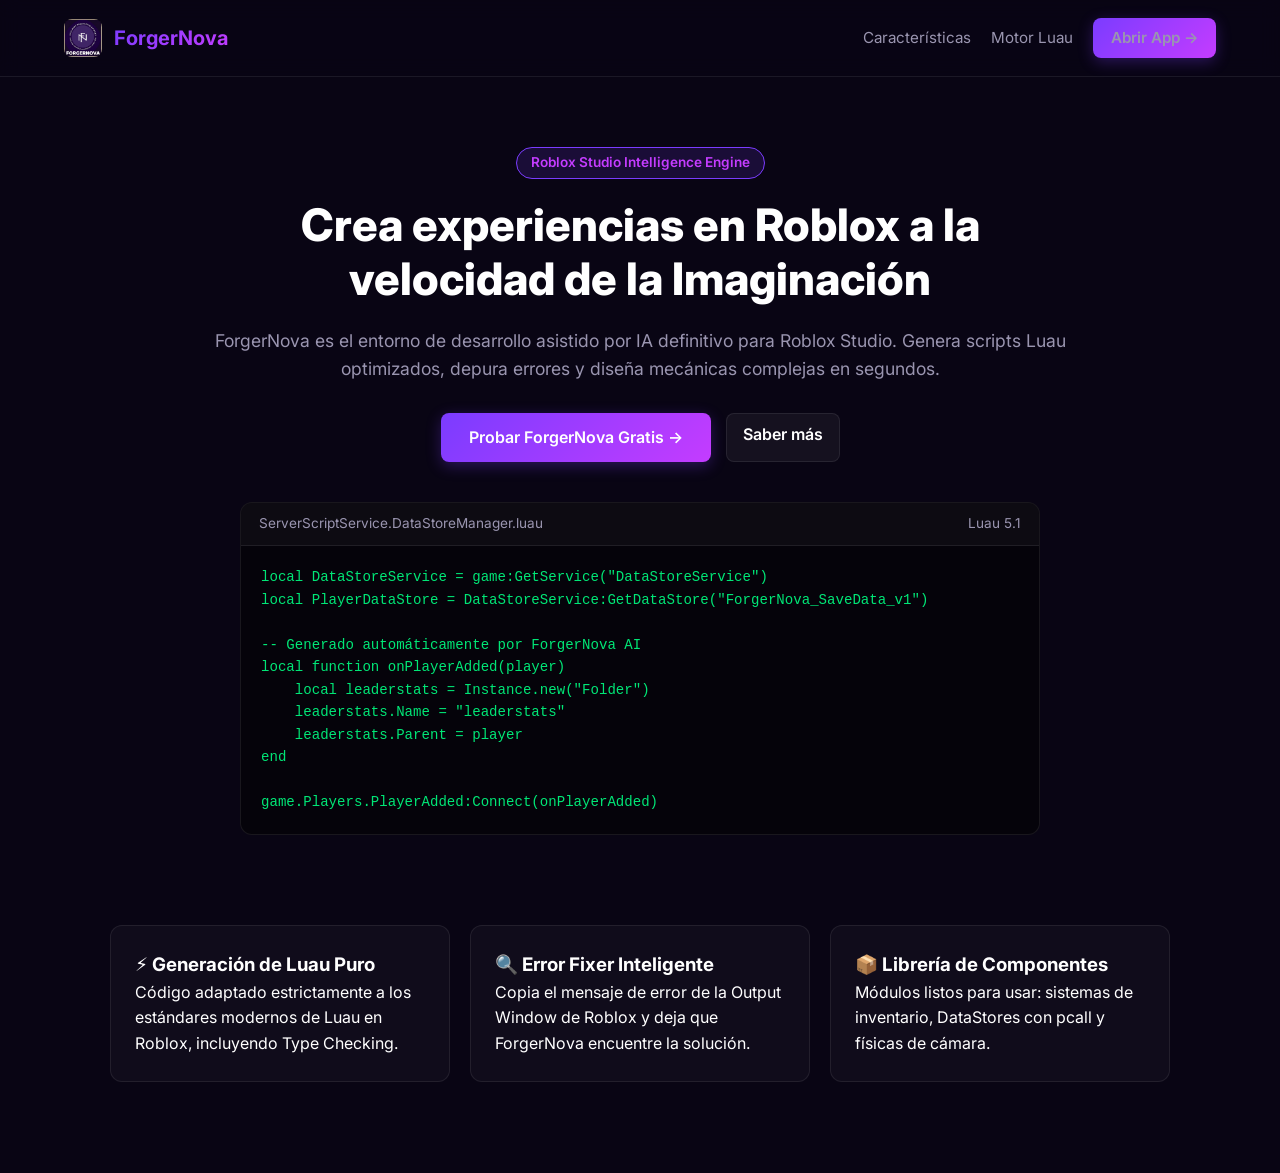
==== index.html @ ae6ed01a "Update stylesheet and script version in index.html" ====
<!DOCTYPE html>
<html lang="es">
<head>
  <meta charset="UTF-8">
  <meta name="viewport" content="width=device-width, initial-scale=1.0">
  <title>ForgerNova - Roblox AI Studio</title>
  <link rel="preconnect" href="https://fonts.googleapis.com">
  <link rel="preconnect" href="https://fonts.gstatic.com" crossorigin>
  <link href="https://fonts.googleapis.com/css2?family=Fira+Code:wght@400;500;600&family=Inter:wght@300;400;500;600;700&display=swap" rel="stylesheet">
  
  <link rel="stylesheet" href="./style.css?v=4.0">
</head>
<body>

  <nav>
    <div class="brand">
      <img src="logo.png" alt="ForgerNova Logo">
      <span>ForgerNova</span>
    </div>
    <div class="nav-links">
      <a href="#features">Características</a>
      <a href="#luau">Motor Luau</a>
      <a href="dashboard.html" class="btn-app">Abrir App →</a>
    </div>
  </nav>

  <section class="hero">
    <span class="badge">Roblox Studio Intelligence Engine</span>
    <h1>Crea experiencias en Roblox a la velocidad de la Imaginación</h1>
    <p>ForgerNova es el entorno de desarrollo asistido por IA definitivo para Roblox Studio. Genera scripts Luau optimizados, depura errores y diseña mecánicas complejas en segundos.</p>
    
    <div class="cta-group">
      <a href="dashboard.html" class="btn-app" style="padding: 12px 28px;">Probar ForgerNova Gratis →</a>
      <a href="#features" class="btn-secondary">Saber más</a>
    </div>

    <div class="code-preview">
      <div class="code-header">
        <span>ServerScriptService.DataStoreManager.luau</span>
        <span>Luau 5.1</span>
      </div>
      <pre><code>local DataStoreService = game:GetService("DataStoreService")
local PlayerDataStore = DataStoreService:GetDataStore("ForgerNova_SaveData_v1")

-- Generado automáticamente por ForgerNova AI
local function onPlayerAdded(player)
    local leaderstats = Instance.new("Folder")
    leaderstats.Name = "leaderstats"
    leaderstats.Parent = player
end

game.Players.PlayerAdded:Connect(onPlayerAdded)</code></pre>
    </div>
  </section>

  <section class="features" id="features">
    <div class="feature-card">
      <h3>⚡ Generación de Luau Puro</h3>
      <p>Código adaptado estrictamente a los estándares modernos de Luau en Roblox, incluyendo Type Checking.</p>
    </div>
    <div class="feature-card">
      <h3>🔍 Error Fixer Inteligente</h3>
      <p>Copia el mensaje de error de la Output Window de Roblox y deja que ForgerNova encuentre la solución.</p>
    </div>
    <div class="feature-card">
      <h3>📦 Librería de Componentes</h3>
      <p>Módulos listos para usar: sistemas de inventario, DataStores con pcall y físicas de cámara.</p>
    </div>
  </section>

  <script src="./script.js?v=4.0"></script>
</body>
</html>
---- style.css ----
:root {
  --bg-dark: #090514;
  --panel-bg: rgba(255, 255, 255, 0.03);
  --glass-border: rgba(255, 255, 255, 0.08);
  --accent-purple: #7b3cff;
  --accent-pink: #c43cff;
  --accent-gradient: linear-gradient(135deg, #7b3cff, #c43cff);
  --text-primary: #ffffff;
  --text-secondary: #9a95b0;
  --code-bg: #05030a;
  --font-main: 'Inter', system-ui, sans-serif;
  --font-mono: 'Fira Code', monospace;
  --sidebar-width: 260px;
}

* { box-sizing: border-box; margin: 0; padding: 0; }

body {
  background-color: var(--bg-dark);
  color: var(--text-primary);
  font-family: var(--font-main);
  line-height: 1.6;
}

/* NAVEGACION */
nav, header.top-header {
  border-bottom: 1px solid var(--glass-border);
  background: rgba(9, 5, 20, 0.85);
  backdrop-filter: blur(10px);
}

nav {
  display: flex;
  justify-content: space-between;
  align-items: center;
  padding: 18px 5%;
  position: sticky;
  top: 0;
  z-index: 100;
}

.brand, .sidebar-header {
  display: flex;
  align-items: center;
  gap: 12px;
}

.brand img, .brand-logo {
  width: 38px !important;
  height: 38px !important;
  max-width: 38px !important;
  max-height: 38px !important;
  object-fit: contain;
  border-radius: 8px;
}

.brand span, .brand-title {
  font-weight: 700;
  font-size: 1.25rem;
  background: var(--accent-gradient);
  -webkit-background-clip: text;
  -webkit-text-fill-color: transparent;
}

.nav-links {
  display: flex;
  gap: 20px;
  align-items: center;
}

.nav-links a {
  color: var(--text-secondary);
  text-decoration: none;
  font-size: 0.95rem;
  transition: color 0.2s;
}

.nav-links a:hover { color: #fff; }

/* BOTONES */
.btn-app, .btn-primary {
  background: var(--accent-gradient);
  color: #fff;
  padding: 8px 18px;
  border-radius: 8px;
  font-weight: 600;
  text-decoration: none;
  border: none;
  cursor: pointer;
  box-shadow: 0 4px 15px rgba(123, 60, 255, 0.3);
  transition: transform 0.2s;
}

.btn-app:hover, .btn-primary:hover { transform: translateY(-2px); }

.btn-secondary {
  background: rgba(255, 255, 255, 0.05);
  border: 1px solid var(--glass-border);
  color: #fff;
  padding: 8px 16px;
  border-radius: 8px;
  text-decoration: none;
  font-weight: 600;
  cursor: pointer;
}

/* LANDING PAGE */
.hero {
  text-align: center;
  padding: 70px 20px 50px;
  max-width: 900px;
  margin: 0 auto;
}

.badge {
  display: inline-block;
  background: rgba(123, 60, 255, 0.15);
  border: 1px solid var(--accent-purple);
  color: #c43cff;
  padding: 4px 14px;
  border-radius: 20px;
  font-size: 0.85rem;
  font-weight: 600;
  margin-bottom: 20px;
}

.hero h1 { font-size: 2.8rem; font-weight: 800; line-height: 1.2; margin-bottom: 20px; }
.hero p { font-size: 1.1rem; color: var(--text-secondary); margin-bottom: 30px; }

.cta-group { display: flex; gap: 15px; justify-content: center; }

.code-preview {
  max-width: 800px;
  margin: 40px auto;
  background: var(--code-bg);
  border: 1px solid var(--glass-border);
  border-radius: 12px;
  overflow: hidden;
  text-align: left;
}

.code-header {
  background: rgba(255, 255, 255, 0.03);
  padding: 10px 18px;
  display: flex;
  justify-content: space-between;
  border-bottom: 1px solid var(--glass-border);
  font-size: 0.85rem;
  color: var(--text-secondary);
}

pre {
  padding: 20px;
  color: #00e676;
  font-family: var(--font-mono);
  font-size: 0.88rem;
  overflow-x: auto;
}

.features {
  max-width: 1100px;
  margin: 0 auto 80px;
  padding: 0 20px;
  display: grid;
  grid-template-columns: repeat(auto-fit, minmax(280px, 1fr));
  gap: 20px;
}

.feature-card, .glass-card {
  background: var(--panel-bg);
  border: 1px solid var(--glass-border);
  padding: 24px;
  border-radius: 12px;
}

/* LAYOUT DASHBOARD */
.app-layout {
  display: flex;
  width: 100vw;
  height: 100vh;
  overflow: hidden;
}

.sidebar {
  width: var(--sidebar-width);
  background: rgba(15, 10, 28, 0.95);
  border-right: 1px solid var(--glass-border);
  display: flex;
  flex-direction: column;
  padding: 20px;
  gap: 20px;
  flex-shrink: 0;
}

.btn-new-chat {
  background: var(--accent-gradient);
  border: none;
  color: #fff;
  padding: 10px;
  border-radius: 8px;
  font-weight: 600;
  cursor: pointer;
}

.nav-section { display: flex; flex-direction: column; gap: 4px; }

.nav-label {
  font-size: 0.7rem;
  color: var(--text-secondary);
  font-weight: 700;
  margin-bottom: 6px;
}

.tool-item {
  background: transparent;
  border: none;
  color: var(--text-secondary);
  padding: 10px 12px;
  border-radius: 8px;
  display: flex;
  align-items: center;
  gap: 12px;
  cursor: pointer;
  font-size: 0.9rem;
  width: 100%;
  text-align: left;
}

.tool-item:hover { background: rgba(255, 255, 255, 0.05); color: #fff; }
.tool-item.active {
  background: rgba(123, 60, 255, 0.15);
  color: var(--accent-pink);
  border: 1px solid rgba(196, 60, 255, 0.3);
}

.user-profile {
  margin-top: auto;
  display: flex;
  align-items: center;
  gap: 12px;
  padding-top: 15px;
  border-top: 1px solid var(--glass-border);
}

.avatar {
  width: 36px;
  height: 36px;
  border-radius: 50%;
  background: var(--accent-gradient);
  display: flex;
  align-items: center;
  justify-content: center;
  font-weight: bold;
}

.main-content {
  flex: 1;
  display: flex;
  flex-direction: column;
  overflow: hidden;
}

.top-header {
  height: 60px;
  display: flex;
  align-items: center;
  justify-content: space-between;
  padding: 0 25px;
}

.status-badge { display: flex; align-items: center; gap: 8px; font-size: 0.9rem; }
.status-dot {
  width: 8px;
  height: 8px;
  background: #00e676;
  border-radius: 50%;
  box-shadow: 0 0 10px #00e676;
}

.view-panel {
  display: none;
  flex: 1;
  overflow-y: auto;
  padding: 25px;
}

.view-panel.active { display: flex; flex-direction: column; }
.panel-container { max-width: 1000px; width: 100%; margin: 0 auto; }

/* CHAT */
.chat-container {
  display: flex;
  flex-direction: column;
  height: 100%;
  max-width: 900px;
  margin: 0 auto;
  width: 100%;
}

.messages-scroll {
  flex: 1;
  overflow-y: auto;
  display: flex;
  flex-direction: column;
  gap: 15px;
  padding-bottom: 20px;
}

.message-card {
  background: var(--panel-bg);
  border: 1px solid var(--glass-border);
  border-radius: 10px;
  padding: 15px;
}

.chat-input-wrapper {
  display: flex;
  gap: 10px;
  background: rgba(15, 10, 28, 0.8);
  border: 1px solid var(--glass-border);
  border-radius: 10px;
  padding: 10px;
}

.chat-input-wrapper textarea {
  flex: 1;
  background: transparent;
  border: none;
  color: #fff;
  font-family: inherit;
  resize: none;
  outline: none;
}

.cards-grid {
  display: grid;
  grid-template-columns: repeat(auto-fill, minmax(280px, 1fr));
  gap: 15px;
}
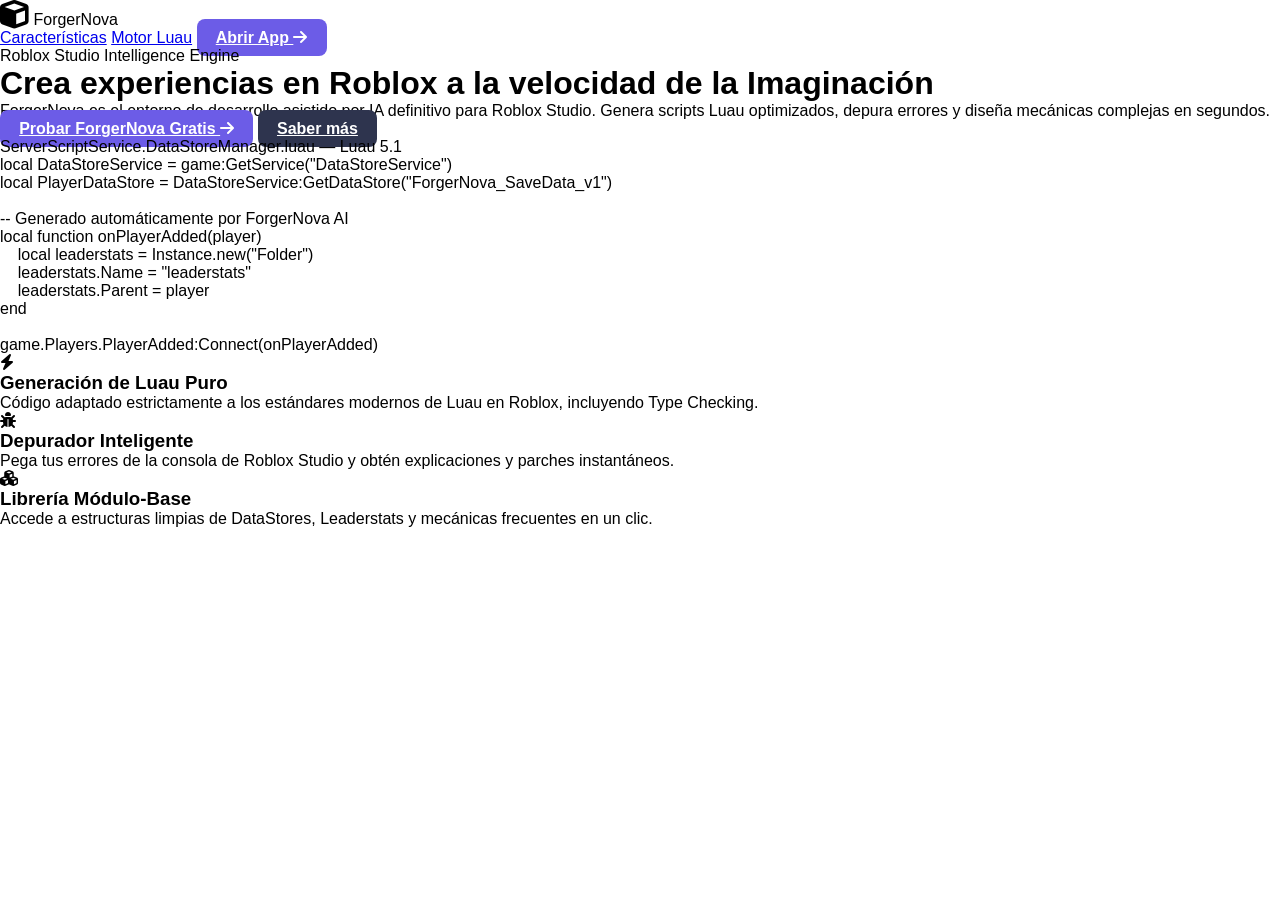
==== commit 0aaf4b0a: "Update index.html for improved layout and styles" ====
--- a/index.html
+++ b/index.html
@@ -1,73 +1,81 @@
 <!DOCTYPE html>
 <html lang="es">
 <head>
-  <meta charset="UTF-8">
-  <meta name="viewport" content="width=device-width, initial-scale=1.0">
-  <title>ForgerNova - Roblox AI Studio</title>
-  <link rel="preconnect" href="https://fonts.googleapis.com">
-  <link rel="preconnect" href="https://fonts.gstatic.com" crossorigin>
-  <link href="https://fonts.googleapis.com/css2?family=Fira+Code:wght@400;500;600&family=Inter:wght@300;400;500;600;700&display=swap" rel="stylesheet">
-  
-  <link rel="stylesheet" href="./style.css?v=4.0">
+    <meta charset="UTF-8">
+    <meta name="viewport" content="width=device-width, initial-scale=1.0">
+    <title>ForgerNova - Roblox Studio Intelligence Engine</title>
+    <link rel="stylesheet" href="style.css?v=5.0">
+    <link rel="stylesheet" href="https://cdnjs.cloudflare.com/ajax/libs/font-awesome/6.4.0/css/all.min.css">
 </head>
-<body>
+<body class="landing-body">
 
-  <nav>
-    <div class="brand">
-      <img src="logo.png" alt="ForgerNova Logo">
-      <span>ForgerNova</span>
-    </div>
-    <div class="nav-links">
-      <a href="#features">Características</a>
-      <a href="#luau">Motor Luau</a>
-      <a href="dashboard.html" class="btn-app">Abrir App →</a>
-    </div>
-  </nav>
+    <!-- NAVBAR -->
+    <nav class="landing-nav">
+        <div class="nav-brand">
+            <i class="fas fa-cube logo-icon"></i>
+            <span>ForgerNova</span>
+        </div>
+        <div class="nav-links">
+            <a href="#features">Características</a>
+            <a href="#engine">Motor Luau</a>
+            <a href="dashboard.html" class="btn-primary">Abrir App <i class="fas fa-arrow-right"></i></a>
+        </div>
+    </nav>
 
-  <section class="hero">
-    <span class="badge">Roblox Studio Intelligence Engine</span>
-    <h1>Crea experiencias en Roblox a la velocidad de la Imaginación</h1>
-    <p>ForgerNova es el entorno de desarrollo asistido por IA definitivo para Roblox Studio. Genera scripts Luau optimizados, depura errores y diseña mecánicas complejas en segundos.</p>
-    
-    <div class="cta-group">
-      <a href="dashboard.html" class="btn-app" style="padding: 12px 28px;">Probar ForgerNova Gratis →</a>
-      <a href="#features" class="btn-secondary">Saber más</a>
-    </div>
+    <!-- HERO SECTION -->
+    <header class="hero-section">
+        <div class="hero-content">
+            <span class="badge">Roblox Studio Intelligence Engine</span>
+            <h1>Crea experiencias en Roblox a la velocidad de la Imaginación</h1>
+            <p>ForgerNova es el entorno de desarrollo asistido por IA definitivo para Roblox Studio. Genera scripts Luau optimizados, depura errores y diseña mecánicas complejas en segundos.</p>
+            <div class="hero-buttons">
+                <a href="dashboard.html" class="btn-primary btn-lg">Probar ForgerNova Gratis <i class="fas fa-arrow-right"></i></a>
+                <a href="#features" class="btn-secondary btn-lg">Saber más</a>
+            </div>
+        </div>
+    </header>
 
-    <div class="code-preview">
-      <div class="code-header">
-        <span>ServerScriptService.DataStoreManager.luau</span>
-        <span>Luau 5.1</span>
-      </div>
-      <pre><code>local DataStoreService = game:GetService("DataStoreService")
-local PlayerDataStore = DataStoreService:GetDataStore("ForgerNova_SaveData_v1")
+    <!-- DEMO / SCRIPT PREVIEW -->
+    <section class="demo-section" id="engine">
+        <div class="code-preview-card">
+            <div class="code-header">
+                <span class="dot red"></span>
+                <span class="dot yellow"></span>
+                <span class="dot green"></span>
+                <span class="file-name">ServerScriptService.DataStoreManager.luau — Luau 5.1</span>
+            </div>
+            <pre><code><span class="kwd">local</span> DataStoreService = game:<span class="fn">GetService</span>(<span class="str">"DataStoreService"</span>)
+<span class="kwd">local</span> PlayerDataStore = DataStoreService:<span class="fn">GetDataStore</span>(<span class="str">"ForgerNova_SaveData_v1"</span>)
 
--- Generado automáticamente por ForgerNova AI
-local function onPlayerAdded(player)
-    local leaderstats = Instance.new("Folder")
-    leaderstats.Name = "leaderstats"
+<span class="com">-- Generado automáticamente por ForgerNova AI</span>
+<span class="kwd">local function</span> <span class="fn">onPlayerAdded</span>(player)
+    <span class="kwd">local</span> leaderstats = Instance.<span class="fn">new</span>(<span class="str">"Folder"</span>)
+    leaderstats.Name = <span class="str">"leaderstats"</span>
     leaderstats.Parent = player
-end
+<span class="kwd">end</span>
 
-game.Players.PlayerAdded:Connect(onPlayerAdded)</code></pre>
-    </div>
-  </section>
+game.Players.PlayerAdded:<span class="fn">Connect</span>(onPlayerAdded)</code></pre>
+        </div>
+    </section>
 
-  <section class="features" id="features">
-    <div class="feature-card">
-      <h3>⚡ Generación de Luau Puro</h3>
-      <p>Código adaptado estrictamente a los estándares modernos de Luau en Roblox, incluyendo Type Checking.</p>
-    </div>
-    <div class="feature-card">
-      <h3>🔍 Error Fixer Inteligente</h3>
-      <p>Copia el mensaje de error de la Output Window de Roblox y deja que ForgerNova encuentre la solución.</p>
-    </div>
-    <div class="feature-card">
-      <h3>📦 Librería de Componentes</h3>
-      <p>Módulos listos para usar: sistemas de inventario, DataStores con pcall y físicas de cámara.</p>
-    </div>
-  </section>
+    <!-- FEATURES -->
+    <section class="features-section" id="features">
+        <div class="feature-card">
+            <i class="fas fa-bolt feature-icon"></i>
+            <h3>Generación de Luau Puro</h3>
+            <p>Código adaptado estrictamente a los estándares modernos de Luau en Roblox, incluyendo Type Checking.</p>
+        </div>
+        <div class="feature-card">
+            <i class="fas fa-bug feature-icon"></i>
+            <h3>Depurador Inteligente</h3>
+            <p>Pega tus errores de la consola de Roblox Studio y obtén explicaciones y parches instantáneos.</p>
+        </div>
+        <div class="feature-card">
+            <i class="fas fa-cubes feature-icon"></i>
+            <h3>Librería Módulo-Base</h3>
+            <p>Accede a estructuras limpias de DataStores, Leaderstats y mecánicas frecuentes en un clic.</p>
+        </div>
+    </section>
 
-  <script src="./script.js?v=4.0"></script>
 </body>
 </html>
--- a/style.css
+++ b/style.css
@@ -1,339 +1,267 @@
 :root {
-  --bg-dark: #090514;
-  --panel-bg: rgba(255, 255, 255, 0.03);
-  --glass-border: rgba(255, 255, 255, 0.08);
-  --accent-purple: #7b3cff;
-  --accent-pink: #c43cff;
-  --accent-gradient: linear-gradient(135deg, #7b3cff, #c43cff);
-  --text-primary: #ffffff;
-  --text-secondary: #9a95b0;
-  --code-bg: #05030a;
-  --font-main: 'Inter', system-ui, sans-serif;
-  --font-mono: 'Fira Code', monospace;
-  --sidebar-width: 260px;
-}
-
-* { box-sizing: border-box; margin: 0; padding: 0; }
-
-body {
-  background-color: var(--bg-dark);
-  color: var(--text-primary);
-  font-family: var(--font-main);
-  line-height: 1.6;
-}
-
-/* NAVEGACION */
-nav, header.top-header {
-  border-bottom: 1px solid var(--glass-border);
-  background: rgba(9, 5, 20, 0.85);
-  backdrop-filter: blur(10px);
-}
-
-nav {
-  display: flex;
-  justify-content: space-between;
-  align-items: center;
-  padding: 18px 5%;
-  position: sticky;
-  top: 0;
-  z-index: 100;
-}
-
-.brand, .sidebar-header {
-  display: flex;
-  align-items: center;
-  gap: 12px;
-}
-
-.brand img, .brand-logo {
-  width: 38px !important;
-  height: 38px !important;
-  max-width: 38px !important;
-  max-height: 38px !important;
-  object-fit: contain;
-  border-radius: 8px;
-}
-
-.brand span, .brand-title {
-  font-weight: 700;
-  font-size: 1.25rem;
-  background: var(--accent-gradient);
-  -webkit-background-clip: text;
-  -webkit-text-fill-color: transparent;
-}
-
-.nav-links {
-  display: flex;
-  gap: 20px;
-  align-items: center;
-}
-
-.nav-links a {
-  color: var(--text-secondary);
-  text-decoration: none;
-  font-size: 0.95rem;
-  transition: color 0.2s;
-}
-
-.nav-links a:hover { color: #fff; }
-
-/* BOTONES */
-.btn-app, .btn-primary {
-  background: var(--accent-gradient);
-  color: #fff;
-  padding: 8px 18px;
-  border-radius: 8px;
-  font-weight: 600;
-  text-decoration: none;
-  border: none;
-  cursor: pointer;
-  box-shadow: 0 4px 15px rgba(123, 60, 255, 0.3);
-  transition: transform 0.2s;
-}
-
-.btn-app:hover, .btn-primary:hover { transform: translateY(-2px); }
-
-.btn-secondary {
-  background: rgba(255, 255, 255, 0.05);
-  border: 1px solid var(--glass-border);
-  color: #fff;
-  padding: 8px 16px;
-  border-radius: 8px;
-  text-decoration: none;
-  font-weight: 600;
-  cursor: pointer;
-}
-
-/* LANDING PAGE */
-.hero {
-  text-align: center;
-  padding: 70px 20px 50px;
-  max-width: 900px;
-  margin: 0 auto;
-}
-
-.badge {
-  display: inline-block;
-  background: rgba(123, 60, 255, 0.15);
-  border: 1px solid var(--accent-purple);
-  color: #c43cff;
-  padding: 4px 14px;
-  border-radius: 20px;
-  font-size: 0.85rem;
-  font-weight: 600;
-  margin-bottom: 20px;
-}
-
-.hero h1 { font-size: 2.8rem; font-weight: 800; line-height: 1.2; margin-bottom: 20px; }
-.hero p { font-size: 1.1rem; color: var(--text-secondary); margin-bottom: 30px; }
-
-.cta-group { display: flex; gap: 15px; justify-content: center; }
-
-.code-preview {
-  max-width: 800px;
-  margin: 40px auto;
-  background: var(--code-bg);
-  border: 1px solid var(--glass-border);
-  border-radius: 12px;
-  overflow: hidden;
-  text-align: left;
-}
-
-.code-header {
-  background: rgba(255, 255, 255, 0.03);
-  padding: 10px 18px;
-  display: flex;
-  justify-content: space-between;
-  border-bottom: 1px solid var(--glass-border);
-  font-size: 0.85rem;
-  color: var(--text-secondary);
-}
-
-pre {
-  padding: 20px;
-  color: #00e676;
-  font-family: var(--font-mono);
-  font-size: 0.88rem;
-  overflow-x: auto;
-}
-
-.features {
-  max-width: 1100px;
-  margin: 0 auto 80px;
-  padding: 0 20px;
-  display: grid;
-  grid-template-columns: repeat(auto-fit, minmax(280px, 1fr));
-  gap: 20px;
-}
-
-.feature-card, .glass-card {
-  background: var(--panel-bg);
-  border: 1px solid var(--glass-border);
-  padding: 24px;
-  border-radius: 12px;
-}
-
-/* LAYOUT DASHBOARD */
+    --bg-primary: #0f111a;
+    --bg-secondary: #1a1d2d;
+    --bg-card: #222638;
+    --accent: #6c5ce7;
+    --accent-hover: #5b4bc4;
+    --text-primary: #ffffff;
+    --text-secondary: #a0a5c0;
+    --border-color: #2e344e;
+    --sidebar-width: 250px;
+}
+
+* {
+    margin: 0;
+    padding: 0;
+    box-sizing: border-box;
+    font-family: 'Segoe UI', Tahoma, Geneva, Verdana, sans-serif;
+}
+
+body.dashboard-body {
+    background-color: var(--bg-primary);
+    color: var(--text-primary);
+    height: 100vh;
+    overflow: hidden;
+}
+
 .app-layout {
-  display: flex;
-  width: 100vw;
-  height: 100vh;
-  overflow: hidden;
-}
-
+    display: flex;
+    height: 100vh;
+}
+
+/* SIDEBAR */
 .sidebar {
-  width: var(--sidebar-width);
-  background: rgba(15, 10, 28, 0.95);
-  border-right: 1px solid var(--glass-border);
-  display: flex;
-  flex-direction: column;
-  padding: 20px;
-  gap: 20px;
-  flex-shrink: 0;
-}
-
-.btn-new-chat {
-  background: var(--accent-gradient);
-  border: none;
-  color: #fff;
-  padding: 10px;
-  border-radius: 8px;
-  font-weight: 600;
-  cursor: pointer;
-}
-
-.nav-section { display: flex; flex-direction: column; gap: 4px; }
-
-.nav-label {
-  font-size: 0.7rem;
-  color: var(--text-secondary);
-  font-weight: 700;
-  margin-bottom: 6px;
-}
-
-.tool-item {
-  background: transparent;
-  border: none;
-  color: var(--text-secondary);
-  padding: 10px 12px;
-  border-radius: 8px;
-  display: flex;
-  align-items: center;
-  gap: 12px;
-  cursor: pointer;
-  font-size: 0.9rem;
-  width: 100%;
-  text-align: left;
-}
-
-.tool-item:hover { background: rgba(255, 255, 255, 0.05); color: #fff; }
-.tool-item.active {
-  background: rgba(123, 60, 255, 0.15);
-  color: var(--accent-pink);
-  border: 1px solid rgba(196, 60, 255, 0.3);
-}
-
-.user-profile {
-  margin-top: auto;
-  display: flex;
-  align-items: center;
-  gap: 12px;
-  padding-top: 15px;
-  border-top: 1px solid var(--glass-border);
-}
-
-.avatar {
-  width: 36px;
-  height: 36px;
-  border-radius: 50%;
-  background: var(--accent-gradient);
-  display: flex;
-  align-items: center;
-  justify-content: center;
-  font-weight: bold;
-}
-
+    width: var(--sidebar-width);
+    background-color: var(--bg-secondary);
+    border-right: 1px solid var(--border-color);
+    display: flex;
+    flex-direction: column;
+    justify-content: space-between;
+    padding: 1.5rem 1rem;
+}
+
+.sidebar-brand {
+    display: flex;
+    align-items: center;
+    gap: 0.75rem;
+    color: var(--accent);
+}
+
+.logo-icon {
+    font-size: 1.8rem;
+}
+
+.sidebar-nav {
+    display: flex;
+    flex-direction: column;
+    gap: 0.5rem;
+    margin-top: 2rem;
+    flex-grow: 1;
+}
+
+.nav-item {
+    display: flex;
+    align-items: center;
+    gap: 0.75rem;
+    padding: 0.75rem 1rem;
+    background: transparent;
+    border: none;
+    color: var(--text-secondary);
+    font-size: 0.95rem;
+    border-radius: 8px;
+    cursor: pointer;
+    text-align: left;
+    transition: all 0.2s ease;
+}
+
+.nav-item:hover, .nav-item.active {
+    background-color: var(--accent);
+    color: var(--text-primary);
+}
+
+.sidebar-footer .logout-btn {
+    display: flex;
+    align-items: center;
+    gap: 0.5rem;
+    color: var(--text-secondary);
+    text-decoration: none;
+    padding: 0.5rem;
+    transition: color 0.2s;
+}
+
+.sidebar-footer .logout-btn:hover {
+    color: #ff5555;
+}
+
+/* MAIN CONTENT */
 .main-content {
-  flex: 1;
-  display: flex;
-  flex-direction: column;
-  overflow: hidden;
-}
-
-.top-header {
-  height: 60px;
-  display: flex;
-  align-items: center;
-  justify-content: space-between;
-  padding: 0 25px;
-}
-
-.status-badge { display: flex; align-items: center; gap: 8px; font-size: 0.9rem; }
-.status-dot {
-  width: 8px;
-  height: 8px;
-  background: #00e676;
-  border-radius: 50%;
-  box-shadow: 0 0 10px #00e676;
-}
-
-.view-panel {
-  display: none;
-  flex: 1;
-  overflow-y: auto;
-  padding: 25px;
-}
-
-.view-panel.active { display: flex; flex-direction: column; }
-.panel-container { max-width: 1000px; width: 100%; margin: 0 auto; }
+    flex: 1;
+    overflow-y: auto;
+    padding: 2rem;
+}
+
+.view-section {
+    display: none;
+}
+
+.view-section.active {
+    display: block;
+}
+
+.view-header {
+    margin-bottom: 2rem;
+}
+
+.view-header h1 {
+    font-size: 1.8rem;
+    margin-bottom: 0.25rem;
+}
+
+.view-header p {
+    color: var(--text-secondary);
+}
+
+/* CARDS & GRIDS */
+.library-grid {
+    display: grid;
+    grid-template-columns: repeat(auto-fill, minmax(300px, 1fr));
+    gap: 1.5rem;
+}
+
+.card {
+    background-color: var(--bg-card);
+    border: 1px solid var(--border-color);
+    border-radius: 12px;
+    padding: 1.25rem;
+    display: flex;
+    flex-direction: column;
+    gap: 1rem;
+}
+
+.card pre {
+    background-color: #121420;
+    padding: 1rem;
+    border-radius: 6px;
+    overflow-x: auto;
+    font-family: 'Courier New', Courier, monospace;
+    font-size: 0.85rem;
+}
 
 /* CHAT */
 .chat-container {
-  display: flex;
-  flex-direction: column;
-  height: 100%;
-  max-width: 900px;
-  margin: 0 auto;
-  width: 100%;
-}
-
-.messages-scroll {
-  flex: 1;
-  overflow-y: auto;
-  display: flex;
-  flex-direction: column;
-  gap: 15px;
-  padding-bottom: 20px;
-}
-
-.message-card {
-  background: var(--panel-bg);
-  border: 1px solid var(--glass-border);
-  border-radius: 10px;
-  padding: 15px;
-}
-
-.chat-input-wrapper {
-  display: flex;
-  gap: 10px;
-  background: rgba(15, 10, 28, 0.8);
-  border: 1px solid var(--glass-border);
-  border-radius: 10px;
-  padding: 10px;
-}
-
-.chat-input-wrapper textarea {
-  flex: 1;
-  background: transparent;
-  border: none;
-  color: #fff;
-  font-family: inherit;
-  resize: none;
-  outline: none;
-}
-
-.cards-grid {
-  display: grid;
-  grid-template-columns: repeat(auto-fill, minmax(280px, 1fr));
-  gap: 15px;
-}
+    display: flex;
+    flex-direction: column;
+    height: calc(100vh - 160px);
+    background-color: var(--bg-secondary);
+    border-radius: 12px;
+    border: 1px solid var(--border-color);
+    overflow: hidden;
+}
+
+.chat-messages {
+    flex: 1;
+    padding: 1.5rem;
+    overflow-y: auto;
+    display: flex;
+    flex-direction: column;
+    gap: 1rem;
+}
+
+.message {
+    display: flex;
+    gap: 1rem;
+    max-width: 80%;
+}
+
+.message.ai-message {
+    align-self: flex-start;
+}
+
+.message.user-message {
+    align-self: flex-end;
+    flex-direction: row-reverse;
+}
+
+.message-content {
+    background-color: var(--bg-card);
+    padding: 1rem;
+    border-radius: 12px;
+    line-height: 1.4;
+}
+
+.user-message .message-content {
+    background-color: var(--accent);
+}
+
+.chat-input-area {
+    display: flex;
+    padding: 1rem;
+    background-color: var(--bg-card);
+    gap: 0.5rem;
+}
+
+.chat-input-area input {
+    flex: 1;
+    background-color: var(--bg-primary);
+    border: 1px solid var(--border-color);
+    color: white;
+    padding: 0.75rem 1rem;
+    border-radius: 8px;
+    outline: none;
+}
+
+/* BUTTONS & TEXTAREA */
+.btn-primary, .btn-secondary {
+    padding: 0.6rem 1.2rem;
+    border-radius: 8px;
+    border: none;
+    cursor: pointer;
+    font-weight: 600;
+    transition: background 0.2s;
+}
+
+.btn-primary {
+    background-color: var(--accent);
+    color: white;
+}
+
+.btn-primary:hover {
+    background-color: var(--accent-hover);
+}
+
+.btn-secondary {
+    background-color: var(--border-color);
+    color: white;
+}
+
+.btn-secondary:hover {
+    background-color: #3e4668;
+}
+
+.fixer-container {
+    display: flex;
+    flex-direction: column;
+    gap: 1rem;
+}
+
+textarea {
+    width: 100%;
+    background-color: var(--bg-secondary);
+    border: 1px solid var(--border-color);
+    color: white;
+    padding: 1rem;
+    border-radius: 8px;
+    outline: none;
+    resize: vertical;
+}
+
+.hidden {
+    display: none;
+}
+
+.fixer-result-box {
+    background-color: var(--bg-card);
+    border: 1px solid var(--accent);
+    padding: 1.5rem;
+    border-radius: 8px;
+}
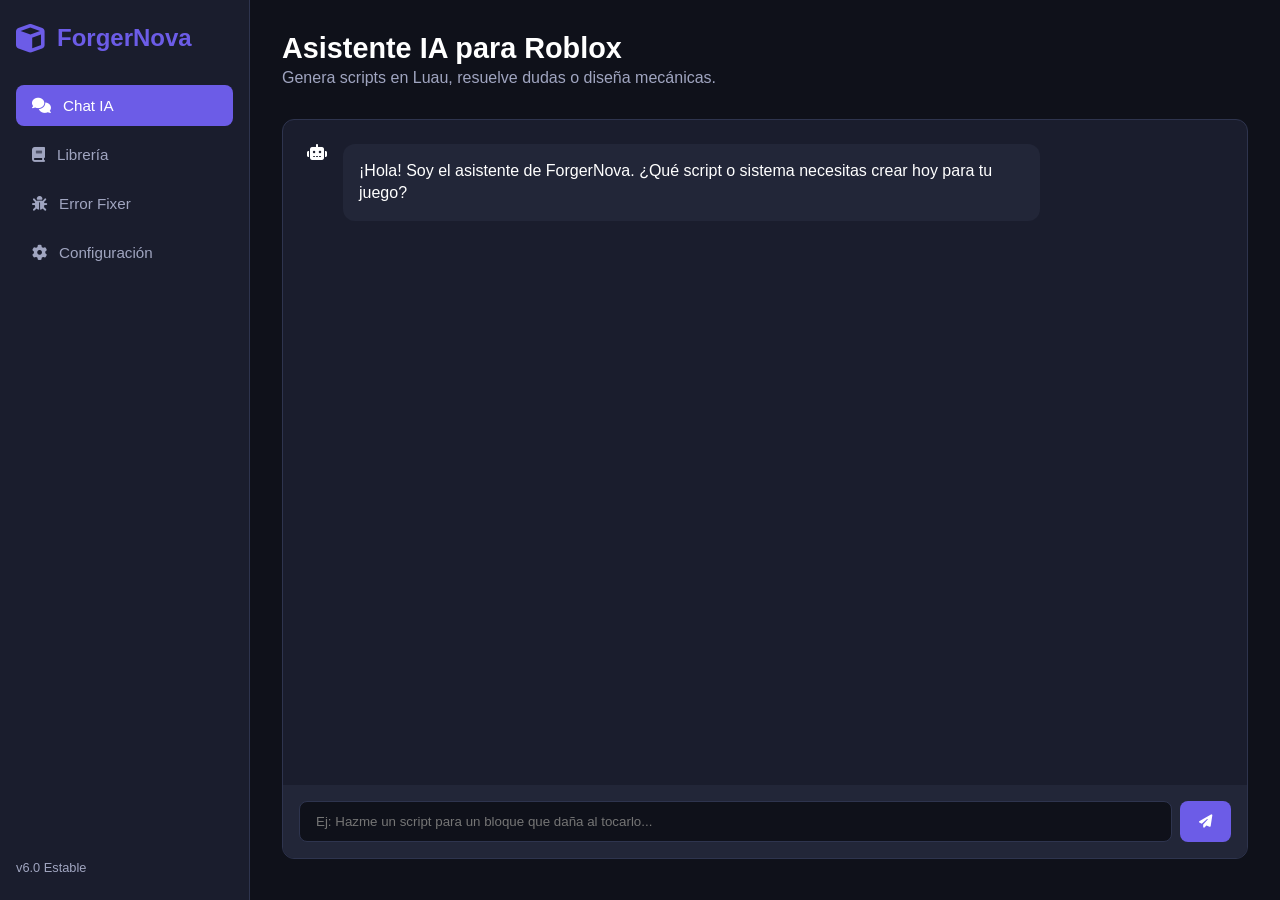
==== commit 718b64e6: "Update index.html for dashboard layout and styling" ====
--- a/index.html
+++ b/index.html
@@ -3,79 +3,147 @@
 <head>
     <meta charset="UTF-8">
     <meta name="viewport" content="width=device-width, initial-scale=1.0">
-    <title>ForgerNova - Roblox Studio Intelligence Engine</title>
-    <link rel="stylesheet" href="style.css?v=5.0">
+    <title>ForgerNova - Dashboard</title>
+    <link rel="stylesheet" href="style.css?v=6.0">
     <link rel="stylesheet" href="https://cdnjs.cloudflare.com/ajax/libs/font-awesome/6.4.0/css/all.min.css">
 </head>
-<body class="landing-body">
+<body class="dashboard-body">
 
-    <!-- NAVBAR -->
-    <nav class="landing-nav">
-        <div class="nav-brand">
-            <i class="fas fa-cube logo-icon"></i>
-            <span>ForgerNova</span>
-        </div>
-        <div class="nav-links">
-            <a href="#features">Características</a>
-            <a href="#engine">Motor Luau</a>
-            <a href="dashboard.html" class="btn-primary">Abrir App <i class="fas fa-arrow-right"></i></a>
-        </div>
-    </nav>
+    <div class="app-layout">
+        <!-- BARRA LATERAL (SIDEBAR) -->
+        <aside class="sidebar">
+            <div class="sidebar-brand">
+                <i class="fas fa-cube logo-icon"></i>
+                <h2>ForgerNova</h2>
+            </div>
+            
+            <nav class="sidebar-nav">
+                <button class="nav-item active" data-view="chat">
+                    <i class="fas fa-comments"></i> Chat IA
+                </button>
+                <button class="nav-item" data-view="library">
+                    <i class="fas fa-book"></i> Librería
+                </button>
+                <button class="nav-item" data-view="fixer">
+                    <i class="fas fa-bug"></i> Error Fixer
+                </button>
+                <button class="nav-item" data-view="settings">
+                    <i class="fas fa-cog"></i> Configuración
+                </button>
+            </nav>
 
-    <!-- HERO SECTION -->
-    <header class="hero-section">
-        <div class="hero-content">
-            <span class="badge">Roblox Studio Intelligence Engine</span>
-            <h1>Crea experiencias en Roblox a la velocidad de la Imaginación</h1>
-            <p>ForgerNova es el entorno de desarrollo asistido por IA definitivo para Roblox Studio. Genera scripts Luau optimizados, depura errores y diseña mecánicas complejas en segundos.</p>
-            <div class="hero-buttons">
-                <a href="dashboard.html" class="btn-primary btn-lg">Probar ForgerNova Gratis <i class="fas fa-arrow-right"></i></a>
-                <a href="#features" class="btn-secondary btn-lg">Saber más</a>
+            <div class="sidebar-footer">
+                <span style="font-size: 0.8rem; color: var(--text-secondary);">v6.0 Estable</span>
             </div>
-        </div>
-    </header>
+        </aside>
 
-    <!-- DEMO / SCRIPT PREVIEW -->
-    <section class="demo-section" id="engine">
-        <div class="code-preview-card">
-            <div class="code-header">
-                <span class="dot red"></span>
-                <span class="dot yellow"></span>
-                <span class="dot green"></span>
-                <span class="file-name">ServerScriptService.DataStoreManager.luau — Luau 5.1</span>
-            </div>
-            <pre><code><span class="kwd">local</span> DataStoreService = game:<span class="fn">GetService</span>(<span class="str">"DataStoreService"</span>)
-<span class="kwd">local</span> PlayerDataStore = DataStoreService:<span class="fn">GetDataStore</span>(<span class="str">"ForgerNova_SaveData_v1"</span>)
+        <!-- CONTENIDO PRINCIPAL -->
+        <main class="main-content">
+            
+            <!-- VISTA: CHAT IA -->
+            <section id="view-chat" class="view-section active">
+                <header class="view-header">
+                    <h1>Asistente IA para Roblox</h1>
+                    <p>Genera scripts en Luau, resuelve dudas o diseña mecánicas.</p>
+                </header>
+                
+                <div class="chat-container">
+                    <div class="chat-messages" id="chat-messages">
+                        <div class="message ai-message">
+                            <i class="fas fa-robot avatar"></i>
+                            <div class="message-content">
+                                ¡Hola! Soy el asistente de ForgerNova. ¿Qué script o sistema necesitas crear hoy para tu juego?
+                            </div>
+                        </div>
+                    </div>
+                    
+                    <form class="chat-input-area" id="chat-form">
+                        <input type="text" id="chat-input" placeholder="Ej: Hazme un script para un bloque que daña al tocarlo..." required autocomplete="off">
+                        <button type="submit" class="btn-primary">
+                            <i class="fas fa-paper-plane"></i>
+                        </button>
+                    </form>
+                </div>
+            </section>
 
-<span class="com">-- Generado automáticamente por ForgerNova AI</span>
-<span class="kwd">local function</span> <span class="fn">onPlayerAdded</span>(player)
-    <span class="kwd">local</span> leaderstats = Instance.<span class="fn">new</span>(<span class="str">"Folder"</span>)
-    leaderstats.Name = <span class="str">"leaderstats"</span>
+            <!-- VISTA: LIBRERÍA -->
+            <section id="view-library" class="view-section">
+                <header class="view-header">
+                    <h1>Librería de Componentes</h1>
+                    <p>Snippets y módulos de código listos para copiar y pegar.</p>
+                </header>
+
+                <div class="library-grid">
+                    <div class="card">
+                        <h3>Leaderstats Base</h3>
+                        <p>Sistema básico de guardado de datos y monedas para jugadores.</p>
+                        <pre><code>local Players = game:GetService("Players")
+
+Players.PlayerAdded:Connect(function(player)
+    local leaderstats = Instance.new("Folder")
+    leaderstats.Name = "leaderstats"
     leaderstats.Parent = player
-<span class="kwd">end</span>
 
-game.Players.PlayerAdded:<span class="fn">Connect</span>(onPlayerAdded)</code></pre>
-        </div>
-    </section>
+    local coins = Instance.new("IntValue")
+    coins.Name = "Coins"
+    coins.Value = 0
+    coins.Parent = leaderstats
+end)</code></pre>
+                        <button class="btn-secondary copy-btn"><i class="fas fa-copy"></i> Copiar Código</button>
+                    </div>
 
-    <!-- FEATURES -->
-    <section class="features-section" id="features">
-        <div class="feature-card">
-            <i class="fas fa-bolt feature-icon"></i>
-            <h3>Generación de Luau Puro</h3>
-            <p>Código adaptado estrictamente a los estándares modernos de Luau en Roblox, incluyendo Type Checking.</p>
-        </div>
-        <div class="feature-card">
-            <i class="fas fa-bug feature-icon"></i>
-            <h3>Depurador Inteligente</h3>
-            <p>Pega tus errores de la consola de Roblox Studio y obtén explicaciones y parches instantáneos.</p>
-        </div>
-        <div class="feature-card">
-            <i class="fas fa-cubes feature-icon"></i>
-            <h3>Librería Módulo-Base</h3>
-            <p>Accede a estructuras limpias de DataStores, Leaderstats y mecánicas frecuentes en un clic.</p>
-        </div>
-    </section>
+                    <div class="card">
+                        <h3>Plataforma KillBlock</h3>
+                        <p>Elimina al personaje de forma limpia al tocar la parte.</p>
+                        <pre><code>local part = script.Parent
 
+part.Touched:Connect(function(hit)
+    local humanoid = hit.Parent:FindFirstChildOfClass("Humanoid")
+    if humanoid then
+        humanoid.Health = 0
+    end
+end)</code></pre>
+                        <button class="btn-secondary copy-btn"><i class="fas fa-copy"></i> Copiar Código</button>
+                    </div>
+                </div>
+            </section>
+
+            <!-- VISTA: ERROR FIXER -->
+            <section id="view-fixer" class="view-section">
+                <header class="view-header">
+                    <h1>Depurador de Errores (Fixer)</h1>
+                    <p>Pega aquí el error del Output de Roblox Studio para encontrar la solución.</p>
+                </header>
+
+                <div class="fixer-container">
+                    <textarea id="fixer-input" rows="6" placeholder="Ej: ServerScriptService.Script:5: attempt to index nil with 'Humanoid'"></textarea>
+                    <button id="fixer-submit" class="btn-primary">Analizar Error</button>
+
+                    <div id="fixer-result" class="fixer-result-box hidden">
+                        <h3><i class="fas fa-lightbulb"></i> Análisis y Solución</h3>
+                        <div id="fixer-content"></div>
+                    </div>
+                </div>
+            </section>
+
+            <!-- VISTA: CONFIGURACIÓN -->
+            <section id="view-settings" class="view-section">
+                <header class="view-header">
+                    <h1>Configuración</h1>
+                    <p>Ajustes de la herramienta y preferencias.</p>
+                </header>
+                
+                <div class="settings-card card">
+                    <h3>Estado del Sistema</h3>
+                    <p><strong>Motor:</strong> Luau v6.0 (Optimizado)</p>
+                    <p><strong>Estado:</strong> Conectado y Operativo</p>
+                    <p><strong>Acceso:</strong> Directo (Sin login)</p>
+                </div>
+            </section>
+
+        </main>
+    </div>
+
+    <script src="script.js?v=6.0"></script>
 </body>
 </html>
--- a/style.css
+++ b/style.css
@@ -265,3 +265,157 @@
     padding: 1.5rem;
     border-radius: 8px;
 }
+/* STYLES FOR LANDING PAGE (INDEX.HTML) */
+body.landing-body {
+    background-color: var(--bg-primary);
+    color: var(--text-primary);
+    min-height: 100vh;
+    overflow-y: auto;
+}
+
+.landing-nav {
+    display: flex;
+    justify-content: space-between;
+    align-items: center;
+    padding: 1.5rem 4rem;
+    background-color: var(--bg-secondary);
+    border-bottom: 1px solid var(--border-color);
+}
+
+.landing-nav .nav-brand {
+    display: flex;
+    align-items: center;
+    gap: 0.75rem;
+    font-size: 1.4rem;
+    font-weight: bold;
+    color: var(--accent);
+}
+
+.landing-nav .nav-links {
+    display: flex;
+    align-items: center;
+    gap: 2rem;
+}
+
+.landing-nav .nav-links a {
+    color: var(--text-secondary);
+    text-decoration: none;
+    transition: color 0.2s;
+}
+
+.landing-nav .nav-links a:hover {
+    color: var(--text-primary);
+}
+
+.hero-section {
+    text-align: center;
+    padding: 5rem 2rem 3rem;
+    max-width: 900px;
+    margin: 0 auto;
+}
+
+.badge {
+    background-color: rgba(108, 92, 231, 0.2);
+    color: #a29bfe;
+    padding: 0.4rem 1rem;
+    border-radius: 20px;
+    font-size: 0.85rem;
+    border: 1px solid var(--accent);
+}
+
+.hero-section h1 {
+    font-size: 3rem;
+    margin: 1.5rem 0 1rem;
+    line-height: 1.2;
+}
+
+.hero-section p {
+    color: var(--text-secondary);
+    font-size: 1.1rem;
+    line-height: 1.6;
+    margin-bottom: 2rem;
+}
+
+.hero-buttons {
+    display: flex;
+    justify-content: center;
+    gap: 1rem;
+}
+
+.btn-lg {
+    padding: 0.8rem 1.8rem;
+    font-size: 1rem;
+    text-decoration: none;
+}
+
+.demo-section {
+    max-width: 800px;
+    margin: 2rem auto 4rem;
+    padding: 0 1rem;
+}
+
+.code-preview-card {
+    background-color: var(--bg-card);
+    border: 1px solid var(--border-color);
+    border-radius: 12px;
+    overflow: hidden;
+    box-shadow: 0 10px 30px rgba(0,0,0,0.5);
+}
+
+.code-header {
+    background-color: var(--bg-secondary);
+    padding: 0.75rem 1rem;
+    display: flex;
+    align-items: center;
+    gap: 0.5rem;
+    border-bottom: 1px solid var(--border-color);
+}
+
+.dot { width: 12px; height: 12px; border-radius: 50%; display: inline-block; }
+.dot.red { background-color: #ff5f56; }
+.dot.yellow { background-color: #ffbd2e; }
+.dot.green { background-color: #27c93f; }
+
+.file-name {
+    margin-left: 0.5rem;
+    font-size: 0.85rem;
+    color: var(--text-secondary);
+}
+
+.features-section {
+    display: grid;
+    grid-template-columns: repeat(auto-fit, minmax(250px, 1fr));
+    gap: 2rem;
+    max-width: 1100px;
+    margin: 0 auto 5rem;
+    padding: 0 2rem;
+}
+
+.feature-card {
+    background-color: var(--bg-card);
+    border: 1px solid var(--border-color);
+    padding: 2rem;
+    border-radius: 12px;
+}
+
+.feature-icon {
+    font-size: 2rem;
+    color: var(--accent);
+    margin-bottom: 1rem;
+}
+
+.feature-card h3 {
+    margin-bottom: 0.5rem;
+}
+
+.feature-card p {
+    color: var(--text-secondary);
+    font-size: 0.9rem;
+    line-height: 1.5;
+}
+
+/* Syntax Highlighting básico para la demo */
+.kwd { color: #ff79c6; }
+.fn { color: #50fa7b; }
+.str { color: #f1fa8c; }
+.com { color: #6272a4; }
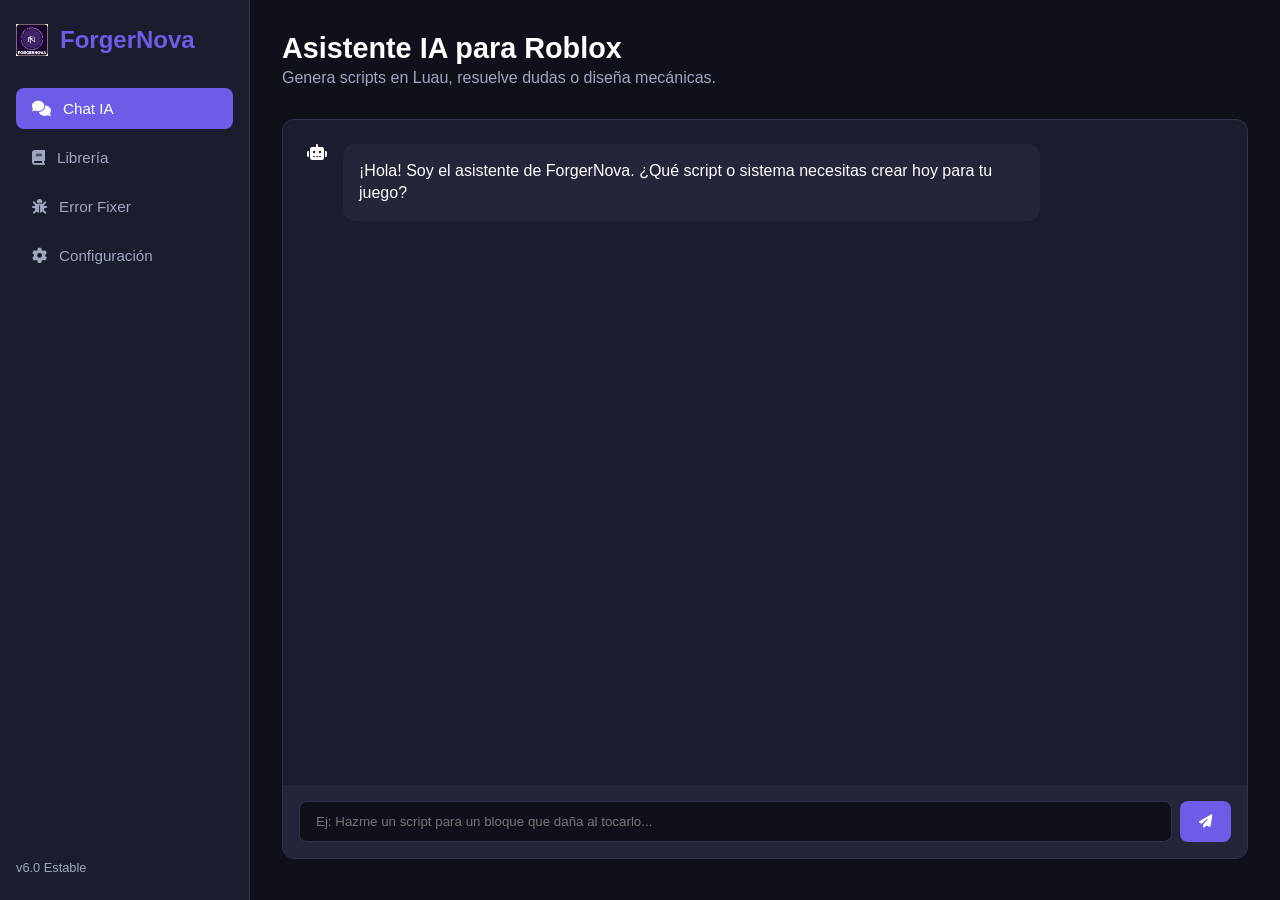
==== commit 388279d4: "Update sidebar logo in index.html Replaced logo icon with a custom logo image." ====
--- a/index.html
+++ b/index.html
@@ -13,7 +13,8 @@
         <!-- BARRA LATERAL (SIDEBAR) -->
         <aside class="sidebar">
             <div class="sidebar-brand">
-                <i class="fas fa-cube logo-icon"></i>
+                <!-- LOGO PERSONALIZADO AÑADIDO AQUÍ -->
+                <img src="logo.png" alt="ForgerNova Logo" class="custom-logo">
                 <h2>ForgerNova</h2>
             </div>
             
--- a/style.css
+++ b/style.css
@@ -419,3 +419,8 @@
 .fn { color: #50fa7b; }
 .str { color: #f1fa8c; }
 .com { color: #6272a4; }
+.custom-logo {
+    width: 32px;
+    height: 32px;
+    object-fit: contain;
+}
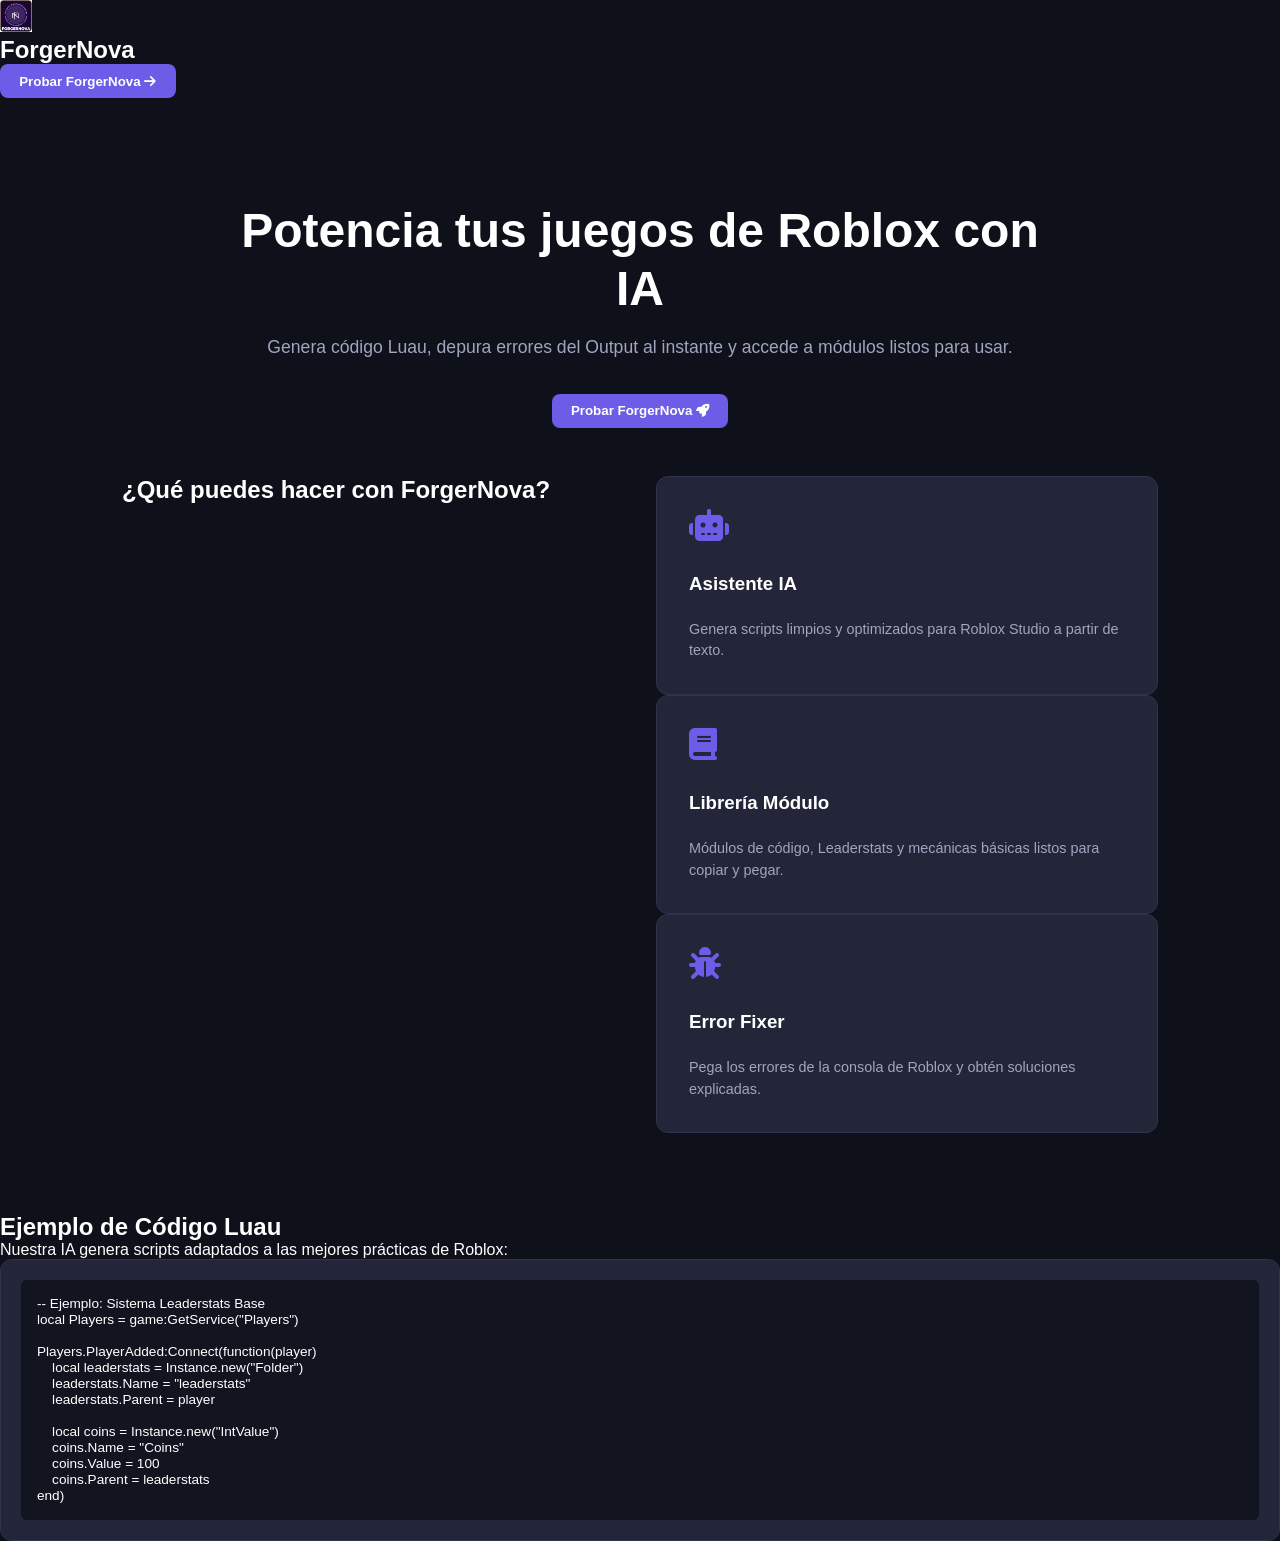
==== commit 0c276c86: "Update index.html" ====
--- a/index.html
+++ b/index.html
@@ -3,82 +3,158 @@
 <head>
     <meta charset="UTF-8">
     <meta name="viewport" content="width=device-width, initial-scale=1.0">
-    <title>ForgerNova - Dashboard</title>
+    <title>ForgerNova - Plataforma Luau para Roblox</title>
     <link rel="stylesheet" href="style.css?v=6.0">
     <link rel="stylesheet" href="https://cdnjs.cloudflare.com/ajax/libs/font-awesome/6.4.0/css/all.min.css">
 </head>
 <body class="dashboard-body">
 
-    <div class="app-layout">
-        <!-- BARRA LATERAL (SIDEBAR) -->
-        <aside class="sidebar">
-            <div class="sidebar-brand">
-                <!-- LOGO PERSONALIZADO AÑADIDO AQUÍ -->
+    <!-- ========================================== -->
+    <!-- PANTALLA 1: LANDING PAGE (PORTADA)         -->
+    <!-- ========================================== -->
+    <div id="landing-screen" class="view-screen active">
+        <header class="landing-header">
+            <div class="logo-container">
                 <img src="logo.png" alt="ForgerNova Logo" class="custom-logo">
                 <h2>ForgerNova</h2>
             </div>
-            
-            <nav class="sidebar-nav">
-                <button class="nav-item active" data-view="chat">
-                    <i class="fas fa-comments"></i> Chat IA
+            <button class="btn-primary" id="btn-enter-app-top">
+                Probar ForgerNova <i class="fas fa-arrow-right"></i>
+            </button>
+        </header>
+
+        <main class="landing-content">
+            <!-- HERO SECTION -->
+            <section class="hero-section">
+                <h1>Potencia tus juegos de Roblox con IA</h1>
+                <p class="hero-subtitle">Genera código Luau, depura errores del Output al instante y accede a módulos listos para usar.</p>
+                <button class="btn-primary btn-large" id="btn-enter-app-hero">
+                    Probar ForgerNova <i class="fas fa-rocket"></i>
                 </button>
-                <button class="nav-item" data-view="library">
-                    <i class="fas fa-book"></i> Librería
-                </button>
-                <button class="nav-item" data-view="fixer">
-                    <i class="fas fa-bug"></i> Error Fixer
-                </button>
-                <button class="nav-item" data-view="settings">
-                    <i class="fas fa-cog"></i> Configuración
-                </button>
-            </nav>
-
-            <div class="sidebar-footer">
-                <span style="font-size: 0.8rem; color: var(--text-secondary);">v6.0 Estable</span>
-            </div>
-        </aside>
-
-        <!-- CONTENIDO PRINCIPAL -->
-        <main class="main-content">
-            
-            <!-- VISTA: CHAT IA -->
-            <section id="view-chat" class="view-section active">
-                <header class="view-header">
-                    <h1>Asistente IA para Roblox</h1>
-                    <p>Genera scripts en Luau, resuelve dudas o diseña mecánicas.</p>
-                </header>
+            </section>
+
+            <!-- CARACTERÍSTICAS -->
+            <section class="features-section">
+                <h2>¿Qué puedes hacer con ForgerNova?</h2>
+                <div class="features-grid">
+                    <div class="card feature-card">
+                        <i class="fas fa-robot feature-icon"></i>
+                        <h3>Asistente IA</h3>
+                        <p>Genera scripts limpios y optimizados para Roblox Studio a partir de texto.</p>
+                    </div>
+                    <div class="card feature-card">
+                        <i class="fas fa-book feature-icon"></i>
+                        <h3>Librería Módulo</h3>
+                        <p>Módulos de código, Leaderstats y mecánicas básicas listos para copiar y pegar.</p>
+                    </div>
+                    <div class="card feature-card">
+                        <i class="fas fa-bug feature-icon"></i>
+                        <h3>Error Fixer</h3>
+                        <p>Pega los errores de la consola de Roblox y obtén soluciones explicadas.</p>
+                    </div>
+                </div>
+            </section>
+
+            <!-- EJEMPLO DE CÓDIGO LUAU -->
+            <section class="code-preview-section">
+                <h2>Ejemplo de Código Luau</h2>
+                <p>Nuestra IA genera scripts adaptados a las mejores prácticas de Roblox:</p>
+                <div class="card code-card">
+                    <pre><code>-- Ejemplo: Sistema Leaderstats Base
+local Players = game:GetService("Players")
+
+Players.PlayerAdded:Connect(function(player)
+    local leaderstats = Instance.new("Folder")
+    leaderstats.Name = "leaderstats"
+    leaderstats.Parent = player
+
+    local coins = Instance.new("IntValue")
+    coins.Name = "Coins"
+    coins.Value = 100
+    coins.Parent = leaderstats
+end)</code></pre>
+                </div>
+            </section>
+        </main>
+    </div>
+
+
+    <!-- ========================================== -->
+    <!-- PANTALLA 2: APP / DASHBOARD (HERRAMIENTAS) -->
+    <!-- ========================================== -->
+    <div id="app-screen" class="view-screen hidden">
+        <div class="app-layout">
+            <!-- BARRA LATERAL (SIDEBAR) -->
+            <aside class="sidebar">
+                <div class="sidebar-brand">
+                    <img src="logo.png" alt="ForgerNova Logo" class="custom-logo">
+                    <h2>ForgerNova</h2>
+                </div>
                 
-                <div class="chat-container">
-                    <div class="chat-messages" id="chat-messages">
-                        <div class="message ai-message">
-                            <i class="fas fa-robot avatar"></i>
-                            <div class="message-content">
-                                ¡Hola! Soy el asistente de ForgerNova. ¿Qué script o sistema necesitas crear hoy para tu juego?
+                <nav class="sidebar-nav">
+                    <button class="nav-item active" data-view="chat">
+                        <i class="fas fa-comments"></i> Chat IA
+                    </button>
+                    <button class="nav-item" data-view="library">
+                        <i class="fas fa-book"></i> Librería
+                    </button>
+                    <button class="nav-item" data-view="fixer">
+                        <i class="fas fa-bug"></i> Error Fixer
+                    </button>
+                    <button class="nav-item" data-view="settings">
+                        <i class="fas fa-cog"></i> Configuración
+                    </button>
+                </nav>
+
+                <div class="sidebar-footer">
+                    <button class="btn-secondary" id="btn-back-home" style="width: 100%; margin-bottom: 10px;">
+                        <i class="fas fa-home"></i> Volver a Inicio
+                    </button>
+                    <span style="font-size: 0.8rem; color: var(--text-secondary);">v6.0 Estable</span>
+                </div>
+            </aside>
+
+            <!-- CONTENIDO PRINCIPAL -->
+            <main class="main-content">
+                
+                <!-- VISTA: CHAT IA -->
+                <section id="view-chat" class="view-section active">
+                    <header class="view-header">
+                        <h1>Asistente IA para Roblox</h1>
+                        <p>Genera scripts en Luau, resuelve dudas o diseña mecánicas.</p>
+                    </header>
+                    
+                    <div class="chat-container">
+                        <div class="chat-messages" id="chat-messages">
+                            <div class="message ai-message">
+                                <i class="fas fa-robot avatar"></i>
+                                <div class="message-content">
+                                    ¡Hola! Soy el asistente de ForgerNova. ¿Qué script o sistema necesitas crear hoy para tu juego?
+                                </div>
                             </div>
                         </div>
-                    </div>
-                    
-                    <form class="chat-input-area" id="chat-form">
-                        <input type="text" id="chat-input" placeholder="Ej: Hazme un script para un bloque que daña al tocarlo..." required autocomplete="off">
-                        <button type="submit" class="btn-primary">
-                            <i class="fas fa-paper-plane"></i>
-                        </button>
-                    </form>
-                </div>
-            </section>
-
-            <!-- VISTA: LIBRERÍA -->
-            <section id="view-library" class="view-section">
-                <header class="view-header">
-                    <h1>Librería de Componentes</h1>
-                    <p>Snippets y módulos de código listos para copiar y pegar.</p>
-                </header>
-
-                <div class="library-grid">
-                    <div class="card">
-                        <h3>Leaderstats Base</h3>
-                        <p>Sistema básico de guardado de datos y monedas para jugadores.</p>
-                        <pre><code>local Players = game:GetService("Players")
+                        
+                        <form class="chat-input-area" id="chat-form">
+                            <input type="text" id="chat-input" placeholder="Ej: Hazme un script para un bloque que daña al tocarlo..." required autocomplete="off">
+                            <button type="submit" class="btn-primary">
+                                <i class="fas fa-paper-plane"></i>
+                            </button>
+                        </form>
+                    </div>
+                </section>
+
+                <!-- VISTA: LIBRERÍA -->
+                <section id="view-library" class="view-section">
+                    <header class="view-header">
+                        <h1>Librería de Componentes</h1>
+                        <p>Snippets y módulos de código listos para copiar y pegar.</p>
+                    </header>
+
+                    <div class="library-grid">
+                        <div class="card">
+                            <h3>Leaderstats Base</h3>
+                            <p>Sistema básico de guardado de datos y monedas para jugadores.</p>
+                            <pre><code>local Players = game:GetService("Players")
 
 Players.PlayerAdded:Connect(function(player)
     local leaderstats = Instance.new("Folder")
@@ -90,13 +166,13 @@
     coins.Value = 0
     coins.Parent = leaderstats
 end)</code></pre>
-                        <button class="btn-secondary copy-btn"><i class="fas fa-copy"></i> Copiar Código</button>
-                    </div>
-
-                    <div class="card">
-                        <h3>Plataforma KillBlock</h3>
-                        <p>Elimina al personaje de forma limpia al tocar la parte.</p>
-                        <pre><code>local part = script.Parent
+                            <button class="btn-secondary copy-btn"><i class="fas fa-copy"></i> Copiar Código</button>
+                        </div>
+
+                        <div class="card">
+                            <h3>Plataforma KillBlock</h3>
+                            <p>Elimina al personaje de forma limpia al tocar la parte.</p>
+                            <pre><code>local part = script.Parent
 
 part.Touched:Connect(function(hit)
     local humanoid = hit.Parent:FindFirstChildOfClass("Humanoid")
@@ -104,45 +180,47 @@
         humanoid.Health = 0
     end
 end)</code></pre>
-                        <button class="btn-secondary copy-btn"><i class="fas fa-copy"></i> Copiar Código</button>
-                    </div>
-                </div>
-            </section>
-
-            <!-- VISTA: ERROR FIXER -->
-            <section id="view-fixer" class="view-section">
-                <header class="view-header">
-                    <h1>Depurador de Errores (Fixer)</h1>
-                    <p>Pega aquí el error del Output de Roblox Studio para encontrar la solución.</p>
-                </header>
-
-                <div class="fixer-container">
-                    <textarea id="fixer-input" rows="6" placeholder="Ej: ServerScriptService.Script:5: attempt to index nil with 'Humanoid'"></textarea>
-                    <button id="fixer-submit" class="btn-primary">Analizar Error</button>
-
-                    <div id="fixer-result" class="fixer-result-box hidden">
-                        <h3><i class="fas fa-lightbulb"></i> Análisis y Solución</h3>
-                        <div id="fixer-content"></div>
-                    </div>
-                </div>
-            </section>
-
-            <!-- VISTA: CONFIGURACIÓN -->
-            <section id="view-settings" class="view-section">
-                <header class="view-header">
-                    <h1>Configuración</h1>
-                    <p>Ajustes de la herramienta y preferencias.</p>
-                </header>
-                
-                <div class="settings-card card">
-                    <h3>Estado del Sistema</h3>
-                    <p><strong>Motor:</strong> Luau v6.0 (Optimizado)</p>
-                    <p><strong>Estado:</strong> Conectado y Operativo</p>
-                    <p><strong>Acceso:</strong> Directo (Sin login)</p>
-                </div>
-            </section>
-
-        </main>
+                            <button class="btn-secondary copy-btn"><i class="fas fa-copy"></i> Copiar Código</button>
+                        </div>
+                    </div>
+                </section>
+
+                <!-- VISTA: ERROR FIXER -->
+                <section id="view-fixer" class="view-section">
+                    <header class="view-header">
+                        <h1>Depurador de Errores (Fixer)</h1>
+                        <p>Pega aquí el error del Output de Roblox Studio para encontrar la solución.</p>
+                    </header>
+
+                    <div class="fixer-container">
+                        <textarea id="fixer-input" rows="6" placeholder="Ej: ServerScriptService.Script:5: attempt to index nil with 'Humanoid'"></textarea>
+                        <button id="fixer-submit" class="btn-primary">Analizar Error</button>
+
+                        <div id="fixer-result" class="fixer-result-box hidden">
+                            <h3><i class="fas fa-lightbulb"></i> Análisis y Solución</h3>
+                            <div id="fixer-content"></div>
+                        </div>
+                    </div>
+                </section>
+
+                <!-- VISTA: CONFIGURACIÓN -->
+                <section id="view-settings" class="view-section">
+                    <header class="view-header">
+                        <h1>Configuración</h1>
+                        <p>Ajustes de la herramienta y preferencias.</p>
+                    </header>
+                    
+                    <div class="settings-card card">
+                        <h3>Ajustes de Tema</h3>
+                        <p>Selecciona tu modo de preferencia:</p>
+                        <button id="theme-toggle-btn" class="btn-secondary" style="margin-top: 10px;">
+                            <i class="fas fa-moon"></i> <span id="theme-btn-text">Cambiar a Modo Claro</span>
+                        </button>
+                    </div>
+                </section>
+
+            </main>
+        </div>
     </div>
 
     <script src="script.js?v=6.0"></script>
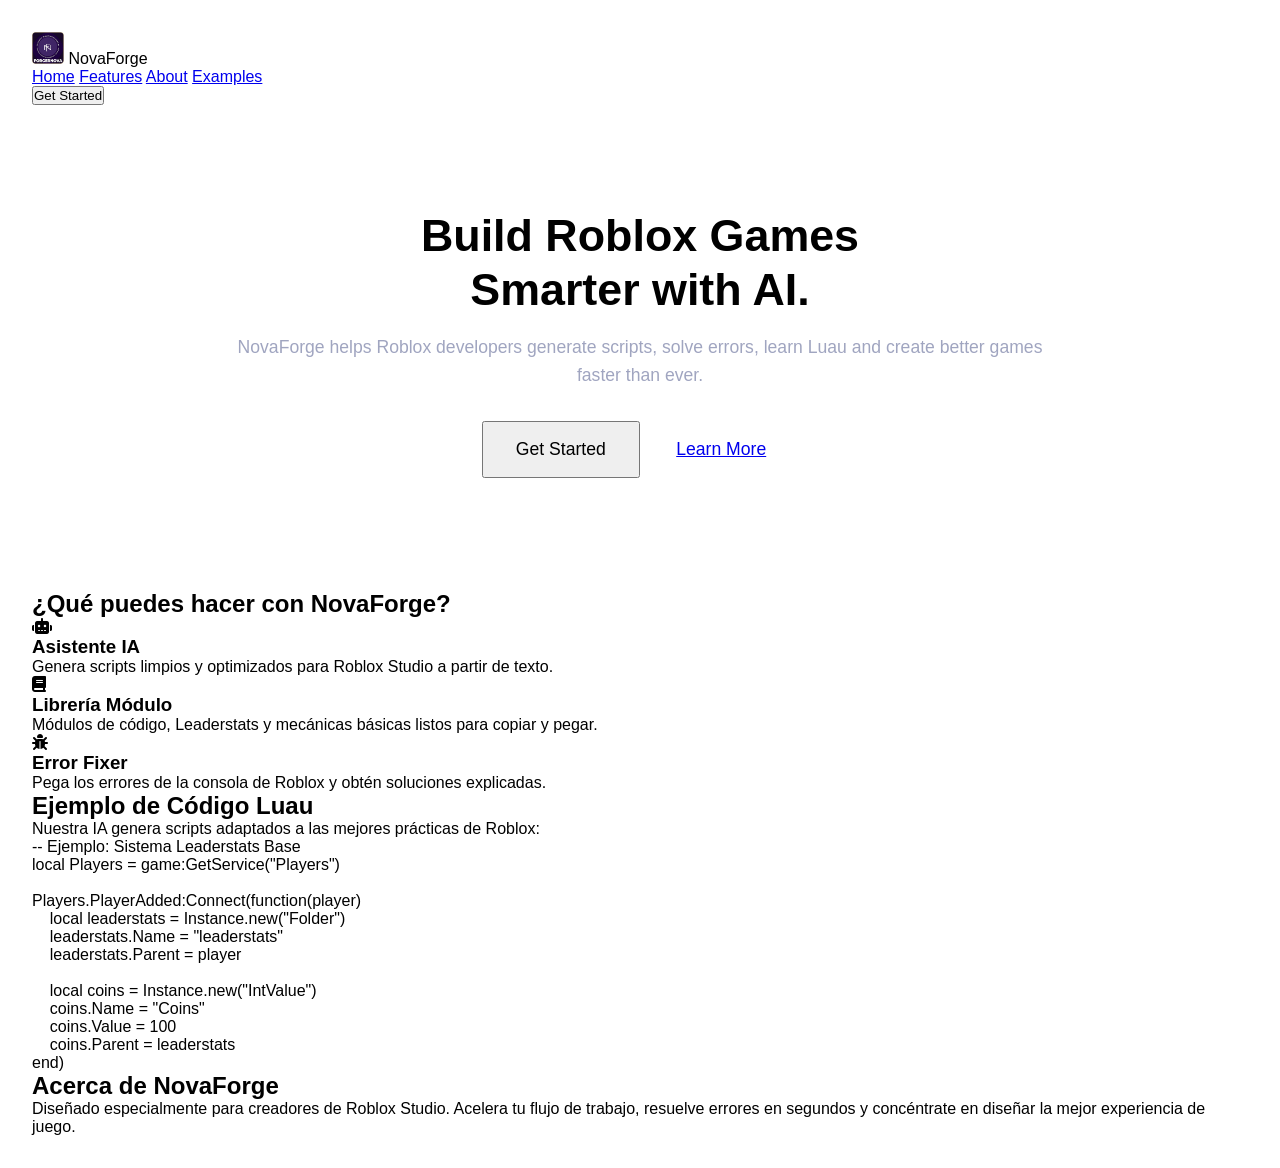
==== commit 40e093c3: "Update branding and layout in index.html" ====
--- a/index.html
+++ b/index.html
@@ -3,52 +3,70 @@
 <head>
     <meta charset="UTF-8">
     <meta name="viewport" content="width=device-width, initial-scale=1.0">
-    <title>ForgerNova - Plataforma Luau para Roblox</title>
+    <title>NovaForge | Your Intelligent Developer Assistant</title>
     <link rel="stylesheet" href="style.css?v=6.0">
     <link rel="stylesheet" href="https://cdnjs.cloudflare.com/ajax/libs/font-awesome/6.4.0/css/all.min.css">
 </head>
-<body class="dashboard-body">
-
-    <!-- ========================================== -->
-    <!-- PANTALLA 1: LANDING PAGE (PORTADA)         -->
+<body class="dark-theme">
+
+    <!-- ========================================== -->
+    <!-- PANTALLA 1: LANDING PAGE MODERNA          -->
     <!-- ========================================== -->
     <div id="landing-screen" class="view-screen active">
-        <header class="landing-header">
-            <div class="logo-container">
-                <img src="logo.png" alt="ForgerNova Logo" class="custom-logo">
-                <h2>ForgerNova</h2>
+        <!-- BARRA DE NAVEGACIÓN PRINCIPAL -->
+        <header class="navbar-container">
+            <div class="navbar">
+                <div class="nav-brand">
+                    <img src="logo.png" alt="NovaForge Logo" class="custom-logo">
+                    <span>NovaForge</span>
+                </div>
+                
+                <nav class="nav-links">
+                    <a href="#hero">Home</a>
+                    <a href="#features">Features</a>
+                    <a href="#about">About</a>
+                    <a href="#code">Examples</a>
+                </nav>
+
+                <button class="btn-purple" id="btn-enter-app-top">
+                    Get Started
+                </button>
             </div>
-            <button class="btn-primary" id="btn-enter-app-top">
-                Probar ForgerNova <i class="fas fa-arrow-right"></i>
-            </button>
         </header>
 
-        <main class="landing-content">
+        <main class="landing-body">
             <!-- HERO SECTION -->
-            <section class="hero-section">
-                <h1>Potencia tus juegos de Roblox con IA</h1>
-                <p class="hero-subtitle">Genera código Luau, depura errores del Output al instante y accede a módulos listos para usar.</p>
-                <button class="btn-primary btn-large" id="btn-enter-app-hero">
-                    Probar ForgerNova <i class="fas fa-rocket"></i>
-                </button>
-            </section>
-
-            <!-- CARACTERÍSTICAS -->
-            <section class="features-section">
-                <h2>¿Qué puedes hacer con ForgerNova?</h2>
-                <div class="features-grid">
-                    <div class="card feature-card">
-                        <i class="fas fa-robot feature-icon"></i>
+            <section id="hero" class="hero-section">
+                <h1 class="hero-title">Build Roblox Games<br>Smarter with AI.</h1>
+                <p class="hero-description">
+                    NovaForge helps Roblox developers generate scripts, solve errors, learn Luau and create better games faster than ever.
+                </p>
+                <div class="hero-actions">
+                    <button class="btn-purple btn-large" id="btn-enter-app-hero">
+                        Get Started
+                    </button>
+                    <a href="#features" class="btn-outline btn-large">
+                        Learn More
+                    </a>
+                </div>
+            </section>
+
+            <!-- CARACTERÍSTICAS / FEATURES -->
+            <section id="features" class="section-container">
+                <h2 class="section-title">¿Qué puedes hacer con NovaForge?</h2>
+                <div class="cards-grid">
+                    <div class="glass-card">
+                        <i class="fas fa-robot card-icon"></i>
                         <h3>Asistente IA</h3>
                         <p>Genera scripts limpios y optimizados para Roblox Studio a partir de texto.</p>
                     </div>
-                    <div class="card feature-card">
-                        <i class="fas fa-book feature-icon"></i>
+                    <div class="glass-card">
+                        <i class="fas fa-book card-icon"></i>
                         <h3>Librería Módulo</h3>
                         <p>Módulos de código, Leaderstats y mecánicas básicas listos para copiar y pegar.</p>
                     </div>
-                    <div class="card feature-card">
-                        <i class="fas fa-bug feature-icon"></i>
+                    <div class="glass-card">
+                        <i class="fas fa-bug card-icon"></i>
                         <h3>Error Fixer</h3>
                         <p>Pega los errores de la consola de Roblox y obtén soluciones explicadas.</p>
                     </div>
@@ -56,10 +74,10 @@
             </section>
 
             <!-- EJEMPLO DE CÓDIGO LUAU -->
-            <section class="code-preview-section">
-                <h2>Ejemplo de Código Luau</h2>
-                <p>Nuestra IA genera scripts adaptados a las mejores prácticas de Roblox:</p>
-                <div class="card code-card">
+            <section id="code" class="section-container">
+                <h2 class="section-title">Ejemplo de Código Luau</h2>
+                <p class="section-subtitle">Nuestra IA genera scripts adaptados a las mejores prácticas de Roblox:</p>
+                <div class="glass-card code-block">
                     <pre><code>-- Ejemplo: Sistema Leaderstats Base
 local Players = game:GetService("Players")
 
@@ -75,20 +93,28 @@
 end)</code></pre>
                 </div>
             </section>
+
+            <!-- ABOUT SECTION -->
+            <section id="about" class="section-container text-center">
+                <h2 class="section-title">Acerca de NovaForge</h2>
+                <p class="section-subtitle">
+                    Diseñado especialmente para creadores de Roblox Studio. Acelera tu flujo de trabajo, resuelve errores en segundos y concéntrate en diseñar la mejor experiencia de juego.
+                </p>
+            </section>
         </main>
     </div>
 
 
     <!-- ========================================== -->
-    <!-- PANTALLA 2: APP / DASHBOARD (HERRAMIENTAS) -->
+    <!-- PANTALLA 2: APP / DASHBOARD INTERACTIVO    -->
     <!-- ========================================== -->
     <div id="app-screen" class="view-screen hidden">
         <div class="app-layout">
             <!-- BARRA LATERAL (SIDEBAR) -->
             <aside class="sidebar">
                 <div class="sidebar-brand">
-                    <img src="logo.png" alt="ForgerNova Logo" class="custom-logo">
-                    <h2>ForgerNova</h2>
+                    <img src="logo.png" alt="NovaForge Logo" class="custom-logo">
+                    <h2>NovaForge</h2>
                 </div>
                 
                 <nav class="sidebar-nav">
@@ -107,14 +133,14 @@
                 </nav>
 
                 <div class="sidebar-footer">
-                    <button class="btn-secondary" id="btn-back-home" style="width: 100%; margin-bottom: 10px;">
+                    <button class="btn-outline" id="btn-back-home" style="width: 100%; margin-bottom: 12px; padding: 8px;">
                         <i class="fas fa-home"></i> Volver a Inicio
                     </button>
-                    <span style="font-size: 0.8rem; color: var(--text-secondary);">v6.0 Estable</span>
+                    <span style="font-size: 0.8rem; color: #94a3b8;">v6.0 Estable</span>
                 </div>
             </aside>
 
-            <!-- CONTENIDO PRINCIPAL -->
+            <!-- CONTENIDO PRINCIPAL DEL DASHBOARD -->
             <main class="main-content">
                 
                 <!-- VISTA: CHAT IA -->
@@ -129,14 +155,14 @@
                             <div class="message ai-message">
                                 <i class="fas fa-robot avatar"></i>
                                 <div class="message-content">
-                                    ¡Hola! Soy el asistente de ForgerNova. ¿Qué script o sistema necesitas crear hoy para tu juego?
+                                    ¡Hola! Soy el asistente de NovaForge. ¿Qué script o sistema necesitas crear hoy para tu juego?
                                 </div>
                             </div>
                         </div>
                         
                         <form class="chat-input-area" id="chat-form">
                             <input type="text" id="chat-input" placeholder="Ej: Hazme un script para un bloque que daña al tocarlo..." required autocomplete="off">
-                            <button type="submit" class="btn-primary">
+                            <button type="submit" class="btn-purple">
                                 <i class="fas fa-paper-plane"></i>
                             </button>
                         </form>
@@ -151,7 +177,7 @@
                     </header>
 
                     <div class="library-grid">
-                        <div class="card">
+                        <div class="glass-card">
                             <h3>Leaderstats Base</h3>
                             <p>Sistema básico de guardado de datos y monedas para jugadores.</p>
                             <pre><code>local Players = game:GetService("Players")
@@ -166,10 +192,10 @@
     coins.Value = 0
     coins.Parent = leaderstats
 end)</code></pre>
-                            <button class="btn-secondary copy-btn"><i class="fas fa-copy"></i> Copiar Código</button>
-                        </div>
-
-                        <div class="card">
+                            <button class="btn-outline copy-btn"><i class="fas fa-copy"></i> Copiar Código</button>
+                        </div>
+
+                        <div class="glass-card">
                             <h3>Plataforma KillBlock</h3>
                             <p>Elimina al personaje de forma limpia al tocar la parte.</p>
                             <pre><code>local part = script.Parent
@@ -180,7 +206,7 @@
         humanoid.Health = 0
     end
 end)</code></pre>
-                            <button class="btn-secondary copy-btn"><i class="fas fa-copy"></i> Copiar Código</button>
+                            <button class="btn-outline copy-btn"><i class="fas fa-copy"></i> Copiar Código</button>
                         </div>
                     </div>
                 </section>
@@ -194,7 +220,7 @@
 
                     <div class="fixer-container">
                         <textarea id="fixer-input" rows="6" placeholder="Ej: ServerScriptService.Script:5: attempt to index nil with 'Humanoid'"></textarea>
-                        <button id="fixer-submit" class="btn-primary">Analizar Error</button>
+                        <button id="fixer-submit" class="btn-purple">Analizar Error</button>
 
                         <div id="fixer-result" class="fixer-result-box hidden">
                             <h3><i class="fas fa-lightbulb"></i> Análisis y Solución</h3>
@@ -210,11 +236,11 @@
                         <p>Ajustes de la herramienta y preferencias.</p>
                     </header>
                     
-                    <div class="settings-card card">
+                    <div class="glass-card">
                         <h3>Ajustes de Tema</h3>
                         <p>Selecciona tu modo de preferencia:</p>
-                        <button id="theme-toggle-btn" class="btn-secondary" style="margin-top: 10px;">
-                            <i class="fas fa-moon"></i> <span id="theme-btn-text">Cambiar a Modo Claro</span>
+                        <button id="theme-toggle-btn" class="btn-outline" style="margin-top: 12px;">
+                            <i class="fas fa-sun"></i> <span id="theme-btn-text">Cambiar Modo de Tema</span>
                         </button>
                     </div>
                 </section>
--- a/style.css
+++ b/style.css
@@ -424,3 +424,119 @@
     height: 32px;
     object-fit: contain;
 }
+/* ==========================================
+   TRANSICIÓN DE PANTALLAS Y LANDING PAGE
+   ========================================== */
+.view-screen.hidden {
+    display: none !important;
+}
+
+#landing-screen {
+    width: 100%;
+    min-height: 100vh;
+    padding: 2rem;
+    box-sizing: border-box;
+}
+
+.landing-header {
+    display: flex;
+    justify-content: space-between;
+    align-items: center;
+    max-width: 1100px;
+    margin: 0 auto 3rem auto;
+}
+
+.logo-container {
+    display: flex;
+    align-items: center;
+    gap: 12px;
+}
+
+.landing-content {
+    max-width: 1100px;
+    margin: 0 auto;
+    text-align: center;
+}
+
+.hero-section {
+    margin-bottom: 4rem;
+}
+
+.hero-section h1 {
+    font-size: 2.8rem;
+    margin-bottom: 1rem;
+}
+
+.hero-subtitle {
+    font-size: 1.2rem;
+    color: var(--text-secondary, #94a3b8);
+    max-width: 600px;
+    margin: 0 auto 2rem auto;
+}
+
+.btn-large {
+    padding: 1rem 2rem;
+    font-size: 1.1rem;
+}
+
+.features-grid {
+    display: grid;
+    grid-template-columns: repeat(auto-fit, minmax(250px, 1fr));
+    gap: 1.5rem;
+    margin-top: 2rem;
+}
+
+.feature-card {
+    padding: 1.5rem;
+    text-align: center;
+}
+
+.feature-icon {
+    font-size: 2rem;
+    color: #6366f1;
+    margin-bottom: 1rem;
+}
+
+.code-preview-section {
+    margin-top: 4rem;
+    text-align: left;
+}
+
+.code-card {
+    margin-top: 1rem;
+    background: #0f172a;
+    border-radius: 8px;
+    padding: 1rem;
+}
+
+/* ==========================================
+   MODO CLARO (LIGHT MODE)
+   ========================================== */
+body.light-mode {
+    background-color: #f8fafc;
+    color: #0f172a;
+}
+
+body.light-mode .sidebar,
+body.light-mode .card,
+body.light-mode .chat-container,
+body.light-mode .fixer-container {
+    background-color: #ffffff;
+    color: #0f172a;
+    border-color: #e2e8f0;
+}
+
+body.light-mode .hero-subtitle,
+body.light-mode .view-header p {
+    color: #64748b;
+}
+
+body.light-mode .nav-item {
+    color: #475569;
+}
+
+body.light-mode .nav-item.active,
+body.light-mode .nav-item:hover {
+    background-color: #f1f5f9;
+    color: #0f172a;
+}
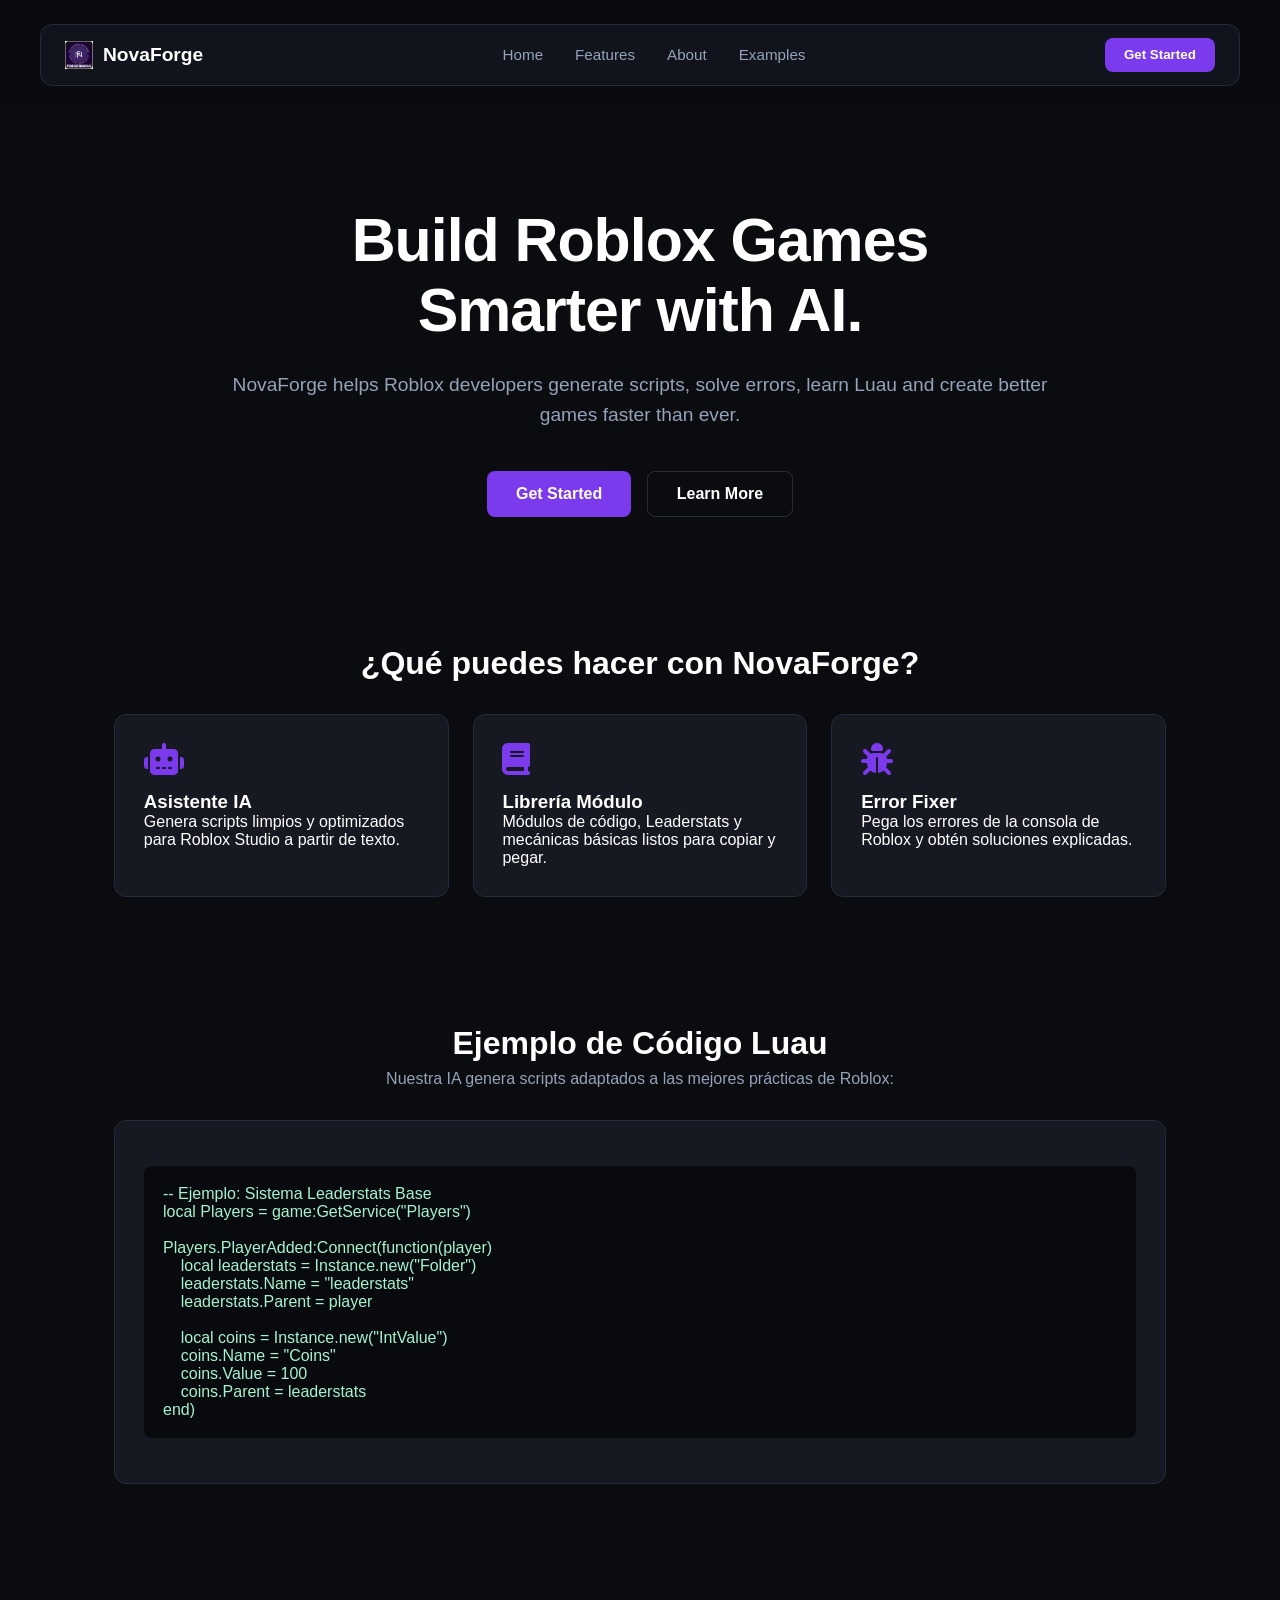
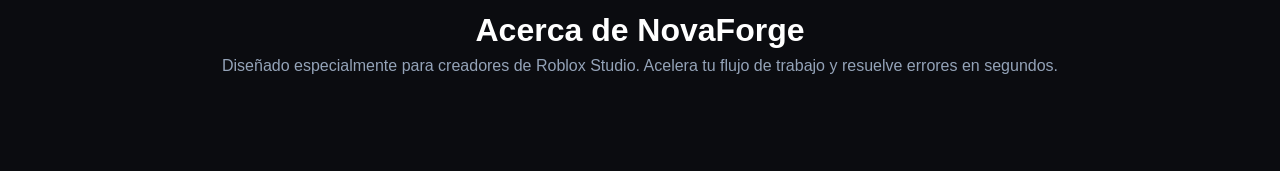
==== commit be257fd1: "Update index.html" ====
--- a/index.html
+++ b/index.html
@@ -4,54 +4,41 @@
     <meta charset="UTF-8">
     <meta name="viewport" content="width=device-width, initial-scale=1.0">
     <title>NovaForge | Your Intelligent Developer Assistant</title>
-    <link rel="stylesheet" href="style.css?v=6.0">
+    <link rel="stylesheet" href="style.css?v=7.0">
     <link rel="stylesheet" href="https://cdnjs.cloudflare.com/ajax/libs/font-awesome/6.4.0/css/all.min.css">
 </head>
-<body class="dark-theme">
-
-    <!-- ========================================== -->
-    <!-- PANTALLA 1: LANDING PAGE MODERNA          -->
-    <!-- ========================================== -->
+<body class="dark-theme theme-purple">
+
+    <!-- PANTALLA 1: LANDING PAGE -->
     <div id="landing-screen" class="view-screen active">
-        <!-- BARRA DE NAVEGACIÓN PRINCIPAL -->
         <header class="navbar-container">
             <div class="navbar">
                 <div class="nav-brand">
                     <img src="logo.png" alt="NovaForge Logo" class="custom-logo">
                     <span>NovaForge</span>
                 </div>
-                
                 <nav class="nav-links">
                     <a href="#hero">Home</a>
                     <a href="#features">Features</a>
                     <a href="#about">About</a>
                     <a href="#code">Examples</a>
                 </nav>
-
-                <button class="btn-purple" id="btn-enter-app-top">
-                    Get Started
-                </button>
+                <button class="btn-purple" id="btn-enter-app-top">Get Started</button>
             </div>
         </header>
 
         <main class="landing-body">
-            <!-- HERO SECTION -->
             <section id="hero" class="hero-section">
                 <h1 class="hero-title">Build Roblox Games<br>Smarter with AI.</h1>
                 <p class="hero-description">
                     NovaForge helps Roblox developers generate scripts, solve errors, learn Luau and create better games faster than ever.
                 </p>
                 <div class="hero-actions">
-                    <button class="btn-purple btn-large" id="btn-enter-app-hero">
-                        Get Started
-                    </button>
-                    <a href="#features" class="btn-outline btn-large">
-                        Learn More
-                    </a>
+                    <button class="btn-purple btn-large" id="btn-enter-app-hero">Get Started</button>
+                    <a href="#features" class="btn-outline btn-large">Learn More</a>
                 </div>
             </section>
 
-            <!-- CARACTERÍSTICAS / FEATURES -->
             <section id="features" class="section-container">
                 <h2 class="section-title">¿Qué puedes hacer con NovaForge?</h2>
                 <div class="cards-grid">
@@ -73,7 +60,6 @@
                 </div>
             </section>
 
-            <!-- EJEMPLO DE CÓDIGO LUAU -->
             <section id="code" class="section-container">
                 <h2 class="section-title">Ejemplo de Código Luau</h2>
                 <p class="section-subtitle">Nuestra IA genera scripts adaptados a las mejores prácticas de Roblox:</p>
@@ -94,23 +80,18 @@
                 </div>
             </section>
 
-            <!-- ABOUT SECTION -->
             <section id="about" class="section-container text-center">
                 <h2 class="section-title">Acerca de NovaForge</h2>
                 <p class="section-subtitle">
-                    Diseñado especialmente para creadores de Roblox Studio. Acelera tu flujo de trabajo, resuelve errores en segundos y concéntrate en diseñar la mejor experiencia de juego.
+                    Diseñado especialmente para creadores de Roblox Studio. Acelera tu flujo de trabajo y resuelve errores en segundos.
                 </p>
             </section>
         </main>
     </div>
 
-
-    <!-- ========================================== -->
-    <!-- PANTALLA 2: APP / DASHBOARD INTERACTIVO    -->
-    <!-- ========================================== -->
+    <!-- PANTALLA 2: DASHBOARD APP -->
     <div id="app-screen" class="view-screen hidden">
         <div class="app-layout">
-            <!-- BARRA LATERAL (SIDEBAR) -->
             <aside class="sidebar">
                 <div class="sidebar-brand">
                     <img src="logo.png" alt="NovaForge Logo" class="custom-logo">
@@ -136,13 +117,11 @@
                     <button class="btn-outline" id="btn-back-home" style="width: 100%; margin-bottom: 12px; padding: 8px;">
                         <i class="fas fa-home"></i> Volver a Inicio
                     </button>
-                    <span style="font-size: 0.8rem; color: #94a3b8;">v6.0 Estable</span>
+                    <span style="font-size: 0.8rem; color: var(--text-secondary);">v7.0 Estético</span>
                 </div>
             </aside>
 
-            <!-- CONTENIDO PRINCIPAL DEL DASHBOARD -->
             <main class="main-content">
-                
                 <!-- VISTA: CHAT IA -->
                 <section id="view-chat" class="view-section active">
                     <header class="view-header">
@@ -169,7 +148,7 @@
                     </div>
                 </section>
 
-                <!-- VISTA: LIBRERÍA -->
+                <!-- VISTA: LIBRERÍA DE COMPONENTES -->
                 <section id="view-library" class="view-section">
                     <header class="view-header">
                         <h1>Librería de Componentes</h1>
@@ -177,10 +156,12 @@
                     </header>
 
                     <div class="library-grid">
-                        <div class="glass-card">
+                        <div class="glass-card library-card">
+                            <div class="card-badge">DataStore</div>
                             <h3>Leaderstats Base</h3>
-                            <p>Sistema básico de guardado de datos y monedas para jugadores.</p>
-                            <pre><code>local Players = game:GetService("Players")
+                            <p>Guarda monedas y datos esenciales del jugador al entrar.</p>
+                            <div class="code-box">
+                                <pre><code>local Players = game:GetService("Players")
 
 Players.PlayerAdded:Connect(function(player)
     local leaderstats = Instance.new("Folder")
@@ -192,13 +173,16 @@
     coins.Value = 0
     coins.Parent = leaderstats
 end)</code></pre>
+                            </div>
                             <button class="btn-outline copy-btn"><i class="fas fa-copy"></i> Copiar Código</button>
                         </div>
 
-                        <div class="glass-card">
-                            <h3>Plataforma KillBlock</h3>
-                            <p>Elimina al personaje de forma limpia al tocar la parte.</p>
-                            <pre><code>local part = script.Parent
+                        <div class="glass-card library-card">
+                            <div class="card-badge badge-red">Mecánica</div>
+                            <h3>KillBlock (Lava)</h3>
+                            <p>Elimina instantáneamente al personaje al tocar la parte.</p>
+                            <div class="code-box">
+                                <pre><code>local part = script.Parent
 
 part.Touched:Connect(function(hit)
     local humanoid = hit.Parent:FindFirstChildOfClass("Humanoid")
@@ -206,6 +190,49 @@
         humanoid.Health = 0
     end
 end)</code></pre>
+                            </div>
+                            <button class="btn-outline copy-btn"><i class="fas fa-copy"></i> Copiar Código</button>
+                        </div>
+
+                        <div class="glass-card library-card">
+                            <div class="card-badge badge-blue">Interactuable</div>
+                            <h3>Door Touch Open</h3>
+                            <p>Puerta que se vuelve transparente y no colisiona durante unos segundos.</p>
+                            <div class="code-box">
+                                <pre><code>local door = script.Parent
+local db = false
+
+door.Touched:Connect(function(hit)
+    if hit.Parent:FindFirstChild("Humanoid") and not db then
+        db = true
+        door.Transparency = 0.8
+        door.CanCollide = false
+        task.wait(3)
+        door.Transparency = 0
+        door.CanCollide = true
+        db = false
+    end
+end)</code></pre>
+                            </div>
+                            <button class="btn-outline copy-btn"><i class="fas fa-copy"></i> Copiar Código</button>
+                        </div>
+
+                        <div class="glass-card library-card">
+                            <div class="card-badge badge-green">Movimiento</div>
+                            <h3>Speed Pad</h3>
+                            <p>Aumenta la velocidad del jugador temporalmente al pisar la parte.</p>
+                            <div class="code-box">
+                                <pre><code>local pad = script.Parent
+
+pad.Touched:Connect(function(hit)
+    local hum = hit.Parent:FindFirstChildOfClass("Humanoid")
+    if hum and hum.WalkSpeed == 16 then
+        hum.WalkSpeed = 32
+        task.wait(5)
+        hum.WalkSpeed = 16
+    end
+end)</code></pre>
+                            </div>
                             <button class="btn-outline copy-btn"><i class="fas fa-copy"></i> Copiar Código</button>
                         </div>
                     </div>
@@ -218,12 +245,14 @@
                         <p>Pega aquí el error del Output de Roblox Studio para encontrar la solución.</p>
                     </header>
 
-                    <div class="fixer-container">
-                        <textarea id="fixer-input" rows="6" placeholder="Ej: ServerScriptService.Script:5: attempt to index nil with 'Humanoid'"></textarea>
-                        <button id="fixer-submit" class="btn-purple">Analizar Error</button>
+                    <div class="fixer-container glass-card">
+                        <textarea id="fixer-input" rows="5" placeholder="Pega el mensaje del Output aquí... Ej: ServerScriptService.Script:5: attempt to index nil with 'Humanoid'"></textarea>
+                        <button id="fixer-submit" class="btn-purple"><i class="fas fa-wrench"></i> Analizar y Corregir</button>
 
                         <div id="fixer-result" class="fixer-result-box hidden">
-                            <h3><i class="fas fa-lightbulb"></i> Análisis y Solución</h3>
+                            <div class="solution-header">
+                                <i class="fas fa-check-circle"></i> <span>Diagnóstico completado</span>
+                            </div>
                             <div id="fixer-content"></div>
                         </div>
                     </div>
@@ -232,16 +261,39 @@
                 <!-- VISTA: CONFIGURACIÓN -->
                 <section id="view-settings" class="view-section">
                     <header class="view-header">
-                        <h1>Configuración</h1>
-                        <p>Ajustes de la herramienta y preferencias.</p>
+                        <h1>Configuración y Personalización</h1>
+                        <p>Ajusta la apariencia visual del entorno de desarrollo a tu gusto.</p>
                     </header>
-                    
-                    <div class="glass-card">
-                        <h3>Ajustes de Tema</h3>
-                        <p>Selecciona tu modo de preferencia:</p>
-                        <button id="theme-toggle-btn" class="btn-outline" style="margin-top: 12px;">
-                            <i class="fas fa-sun"></i> <span id="theme-btn-text">Cambiar Modo de Tema</span>
-                        </button>
+
+                    <div class="settings-grid">
+                        <div class="glass-card setting-box">
+                            <h3><i class="fas fa-adjust"></i> Modo de Tema</h3>
+                            <p>Alterna entre una apariencia clara u oscura.</p>
+                            <button id="theme-toggle-btn" class="btn-outline" style="margin-top: 10px;">
+                                <i class="fas fa-sun"></i> <span id="theme-btn-text">Cambiar a Modo Claro</span>
+                            </button>
+                        </div>
+
+                        <div class="glass-card setting-box">
+                            <h3><i class="fas fa-palette"></i> Color de Acento</h3>
+                            <p>Elige el color principal de la interfaz:</p>
+                            <div class="color-options">
+                                <button class="color-btn purple active" data-color="purple" title="Morado Nova"></button>
+                                <button class="color-btn blue" data-color="blue" title="Azul Eléctrico"></button>
+                                <button class="color-btn green" data-color="green" title="Verde Neón"></button>
+                                <button class="color-btn orange" data-color="orange" title="Naranja Fuego"></button>
+                            </div>
+                        </div>
+
+                        <div class="glass-card setting-box">
+                            <h3><i class="fas fa-font"></i> Estilo de Fuente del Código</h3>
+                            <p>Familia tipográfica para bloques de código:</p>
+                            <select id="font-select" class="custom-select">
+                                <option value="Fira Code, monospace">Fira Code (Recomendado)</option>
+                                <option value="Courier New, monospace">Courier New</option>
+                                <option value="Consolas, monospace">Consolas</option>
+                            </select>
+                        </div>
                     </div>
                 </section>
 
@@ -249,6 +301,6 @@
         </div>
     </div>
 
-    <script src="script.js?v=6.0"></script>
+    <script src="script.js?v=7.0"></script>
 </body>
 </html>
--- a/style.css
+++ b/style.css
@@ -1,103 +1,251 @@
 :root {
-    --bg-primary: #0f111a;
-    --bg-secondary: #1a1d2d;
-    --bg-card: #222638;
-    --accent: #6c5ce7;
-    --accent-hover: #5b4bc4;
+    --bg-dark: #0b0c10;
+    --card-bg: #161822;
+    --purple-main: #7c3aed;
+    --purple-hover: #6d28d9;
     --text-primary: #ffffff;
-    --text-secondary: #a0a5c0;
-    --border-color: #2e344e;
-    --sidebar-width: 250px;
+    --text-secondary: #94a3b8;
+    --border-color: #272a3b;
 }
 
 * {
     margin: 0;
     padding: 0;
     box-sizing: border-box;
-    font-family: 'Segoe UI', Tahoma, Geneva, Verdana, sans-serif;
-}
-
-body.dashboard-body {
-    background-color: var(--bg-primary);
-    color: var(--text-primary);
-    height: 100vh;
-    overflow: hidden;
-}
-
+    font-family: -apple-system, BlinkMacSystemFont, "Segoe UI", Roboto, sans-serif;
+}
+
+body.dark-theme {
+    background-color: var(--bg-dark);
+    color: var(--text-primary);
+    min-height: 100vh;
+}
+
+/* PANTALLAS */
+.view-screen.hidden {
+    display: none !important;
+}
+
+/* NAVBAR LANDING */
+.navbar-container {
+    padding: 1.5rem 2rem;
+    position: sticky;
+    top: 0;
+    z-index: 100;
+    background: rgba(11, 12, 16, 0.8);
+    backdrop-filter: blur(10px);
+}
+
+.navbar {
+    max-width: 1200px;
+    margin: 0 auto;
+    display: flex;
+    justify-content: space-between;
+    align-items: center;
+    background: #12141d;
+    padding: 0.8rem 1.5rem;
+    border-radius: 12px;
+    border: 1px solid var(--border-color);
+}
+
+.nav-brand {
+    display: flex;
+    align-items: center;
+    gap: 10px;
+    font-size: 1.2rem;
+    font-weight: 700;
+}
+
+.custom-logo {
+    width: 28px;
+    height: 28px;
+    object-fit: contain;
+}
+
+.nav-links {
+    display: flex;
+    gap: 2rem;
+}
+
+.nav-links a {
+    color: var(--text-secondary);
+    text-decoration: none;
+    font-size: 0.95rem;
+    transition: color 0.2s;
+}
+
+.nav-links a:hover {
+    color: var(--text-primary);
+}
+
+/* BOTONES */
+.btn-purple {
+    background: var(--purple-main);
+    color: #fff;
+    border: none;
+    padding: 0.6rem 1.2rem;
+    border-radius: 8px;
+    font-weight: 600;
+    cursor: pointer;
+    text-decoration: none;
+    transition: background 0.2s;
+}
+
+.btn-purple:hover {
+    background: var(--purple-hover);
+}
+
+.btn-outline {
+    background: transparent;
+    color: var(--text-primary);
+    border: 1px solid var(--border-color);
+    padding: 0.6rem 1.2rem;
+    border-radius: 8px;
+    font-weight: 600;
+    cursor: pointer;
+    text-decoration: none;
+    transition: background 0.2s;
+}
+
+.btn-outline:hover {
+    background: var(--card-bg);
+}
+
+.btn-large {
+    padding: 0.8rem 1.8rem;
+    font-size: 1rem;
+}
+
+/* HERO SECTION */
+.hero-section {
+    text-align: center;
+    padding: 6rem 1rem 4rem 1rem;
+    max-width: 900px;
+    margin: 0 auto;
+}
+
+.hero-title {
+    font-size: 3.8rem;
+    font-weight: 800;
+    line-height: 1.15;
+    margin-bottom: 1.5rem;
+    letter-spacing: -1px;
+}
+
+.hero-description {
+    font-size: 1.2rem;
+    color: var(--text-secondary);
+    margin-bottom: 2.5rem;
+    line-height: 1.6;
+}
+
+.hero-actions {
+    display: flex;
+    justify-content: center;
+    gap: 1rem;
+}
+
+/* SECCIONES DE LA LANDING */
+.section-container {
+    max-width: 1100px;
+    margin: 0 auto;
+    padding: 4rem 1.5rem;
+}
+
+.section-title {
+    font-size: 2rem;
+    font-weight: 700;
+    margin-bottom: 0.5rem;
+    text-align: center;
+}
+
+.section-subtitle {
+    color: var(--text-secondary);
+    text-align: center;
+    margin-bottom: 2rem;
+}
+
+.cards-grid {
+    display: grid;
+    grid-template-columns: repeat(auto-fit, minmax(280px, 1fr));
+    gap: 1.5rem;
+    margin-top: 2rem;
+}
+
+.glass-card {
+    background: var(--card-bg);
+    border: 1px solid var(--border-color);
+    border-radius: 12px;
+    padding: 1.8rem;
+}
+
+.card-icon {
+    font-size: 2rem;
+    color: var(--purple-main);
+    margin-bottom: 1rem;
+}
+
+.code-block pre {
+    background: #090a0e;
+    padding: 1.2rem;
+    border-radius: 8px;
+    overflow-x: auto;
+    color: #a7f3d0;
+    margin: 1rem 0;
+}
+
+/* APP DASHBOARD ESTRUCTURA */
 .app-layout {
     display: flex;
-    height: 100vh;
-}
-
-/* SIDEBAR */
+    min-height: 100vh;
+}
+
 .sidebar {
-    width: var(--sidebar-width);
-    background-color: var(--bg-secondary);
+    width: 250px;
+    background: #11131a;
     border-right: 1px solid var(--border-color);
+    padding: 1.5rem;
     display: flex;
     flex-direction: column;
-    justify-content: space-between;
-    padding: 1.5rem 1rem;
 }
 
 .sidebar-brand {
     display: flex;
     align-items: center;
-    gap: 0.75rem;
-    color: var(--accent);
-}
-
-.logo-icon {
-    font-size: 1.8rem;
+    gap: 10px;
+    margin-bottom: 2rem;
 }
 
 .sidebar-nav {
     display: flex;
     flex-direction: column;
     gap: 0.5rem;
-    margin-top: 2rem;
-    flex-grow: 1;
+    flex: 1;
 }
 
 .nav-item {
-    display: flex;
-    align-items: center;
-    gap: 0.75rem;
-    padding: 0.75rem 1rem;
     background: transparent;
     border: none;
     color: var(--text-secondary);
+    padding: 0.8rem 1rem;
+    border-radius: 8px;
+    text-align: left;
     font-size: 0.95rem;
-    border-radius: 8px;
     cursor: pointer;
-    text-align: left;
-    transition: all 0.2s ease;
-}
-
-.nav-item:hover, .nav-item.active {
-    background-color: var(--accent);
-    color: var(--text-primary);
-}
-
-.sidebar-footer .logout-btn {
-    display: flex;
-    align-items: center;
-    gap: 0.5rem;
-    color: var(--text-secondary);
-    text-decoration: none;
-    padding: 0.5rem;
-    transition: color 0.2s;
-}
-
-.sidebar-footer .logout-btn:hover {
-    color: #ff5555;
-}
-
-/* MAIN CONTENT */
+    display: flex;
+    align-items: center;
+    gap: 10px;
+}
+
+.nav-item.active, .nav-item:hover {
+    background: #1d202e;
+    color: var(--text-primary);
+}
+
 .main-content {
     flex: 1;
-    overflow-y: auto;
     padding: 2rem;
+    background: var(--bg-dark);
 }
 
 .view-section {
@@ -112,431 +260,33 @@
     margin-bottom: 2rem;
 }
 
-.view-header h1 {
-    font-size: 1.8rem;
-    margin-bottom: 0.25rem;
-}
-
-.view-header p {
-    color: var(--text-secondary);
-}
-
-/* CARDS & GRIDS */
-.library-grid {
-    display: grid;
-    grid-template-columns: repeat(auto-fill, minmax(300px, 1fr));
-    gap: 1.5rem;
-}
-
-.card {
-    background-color: var(--bg-card);
+.chat-container {
+    background: var(--card-bg);
     border: 1px solid var(--border-color);
     border-radius: 12px;
-    padding: 1.25rem;
+    height: 550px;
     display: flex;
     flex-direction: column;
-    gap: 1rem;
-}
-
-.card pre {
-    background-color: #121420;
-    padding: 1rem;
-    border-radius: 6px;
-    overflow-x: auto;
-    font-family: 'Courier New', Courier, monospace;
-    font-size: 0.85rem;
-}
-
-/* CHAT */
-.chat-container {
-    display: flex;
-    flex-direction: column;
-    height: calc(100vh - 160px);
-    background-color: var(--bg-secondary);
-    border-radius: 12px;
-    border: 1px solid var(--border-color);
-    overflow: hidden;
 }
 
 .chat-messages {
     flex: 1;
     padding: 1.5rem;
     overflow-y: auto;
-    display: flex;
-    flex-direction: column;
-    gap: 1rem;
-}
-
-.message {
-    display: flex;
-    gap: 1rem;
-    max-width: 80%;
-}
-
-.message.ai-message {
-    align-self: flex-start;
-}
-
-.message.user-message {
-    align-self: flex-end;
-    flex-direction: row-reverse;
-}
-
-.message-content {
-    background-color: var(--bg-card);
+}
+
+.chat-input-area {
+    display: flex;
     padding: 1rem;
-    border-radius: 12px;
-    line-height: 1.4;
-}
-
-.user-message .message-content {
-    background-color: var(--accent);
-}
-
-.chat-input-area {
-    display: flex;
-    padding: 1rem;
-    background-color: var(--bg-card);
-    gap: 0.5rem;
-}
-
-.chat-input-area input {
-    flex: 1;
-    background-color: var(--bg-primary);
-    border: 1px solid var(--border-color);
-    color: white;
-    padding: 0.75rem 1rem;
-    border-radius: 8px;
-    outline: none;
-}
-
-/* BUTTONS & TEXTAREA */
-.btn-primary, .btn-secondary {
-    padding: 0.6rem 1.2rem;
-    border-radius: 8px;
-    border: none;
-    cursor: pointer;
-    font-weight: 600;
-    transition: background 0.2s;
-}
-
-.btn-primary {
-    background-color: var(--accent);
-    color: white;
-}
-
-.btn-primary:hover {
-    background-color: var(--accent-hover);
-}
-
-.btn-secondary {
-    background-color: var(--border-color);
-    color: white;
-}
-
-.btn-secondary:hover {
-    background-color: #3e4668;
-}
-
-.fixer-container {
-    display: flex;
-    flex-direction: column;
-    gap: 1rem;
-}
-
-textarea {
-    width: 100%;
-    background-color: var(--bg-secondary);
-    border: 1px solid var(--border-color);
-    color: white;
-    padding: 1rem;
-    border-radius: 8px;
-    outline: none;
-    resize: vertical;
-}
-
-.hidden {
-    display: none;
-}
-
-.fixer-result-box {
-    background-color: var(--bg-card);
-    border: 1px solid var(--accent);
-    padding: 1.5rem;
-    border-radius: 8px;
-}
-/* STYLES FOR LANDING PAGE (INDEX.HTML) */
-body.landing-body {
-    background-color: var(--bg-primary);
-    color: var(--text-primary);
-    min-height: 100vh;
-    overflow-y: auto;
-}
-
-.landing-nav {
-    display: flex;
-    justify-content: space-between;
-    align-items: center;
-    padding: 1.5rem 4rem;
-    background-color: var(--bg-secondary);
-    border-bottom: 1px solid var(--border-color);
-}
-
-.landing-nav .nav-brand {
-    display: flex;
-    align-items: center;
-    gap: 0.75rem;
-    font-size: 1.4rem;
-    font-weight: bold;
-    color: var(--accent);
-}
-
-.landing-nav .nav-links {
-    display: flex;
-    align-items: center;
-    gap: 2rem;
-}
-
-.landing-nav .nav-links a {
-    color: var(--text-secondary);
-    text-decoration: none;
-    transition: color 0.2s;
-}
-
-.landing-nav .nav-links a:hover {
-    color: var(--text-primary);
-}
-
-.hero-section {
-    text-align: center;
-    padding: 5rem 2rem 3rem;
-    max-width: 900px;
-    margin: 0 auto;
-}
-
-.badge {
-    background-color: rgba(108, 92, 231, 0.2);
-    color: #a29bfe;
-    padding: 0.4rem 1rem;
-    border-radius: 20px;
-    font-size: 0.85rem;
-    border: 1px solid var(--accent);
-}
-
-.hero-section h1 {
-    font-size: 3rem;
-    margin: 1.5rem 0 1rem;
-    line-height: 1.2;
-}
-
-.hero-section p {
-    color: var(--text-secondary);
-    font-size: 1.1rem;
-    line-height: 1.6;
-    margin-bottom: 2rem;
-}
-
-.hero-buttons {
-    display: flex;
-    justify-content: center;
-    gap: 1rem;
-}
-
-.btn-lg {
-    padding: 0.8rem 1.8rem;
-    font-size: 1rem;
-    text-decoration: none;
-}
-
-.demo-section {
-    max-width: 800px;
-    margin: 2rem auto 4rem;
-    padding: 0 1rem;
-}
-
-.code-preview-card {
-    background-color: var(--bg-card);
-    border: 1px solid var(--border-color);
-    border-radius: 12px;
-    overflow: hidden;
-    box-shadow: 0 10px 30px rgba(0,0,0,0.5);
-}
-
-.code-header {
-    background-color: var(--bg-secondary);
-    padding: 0.75rem 1rem;
-    display: flex;
-    align-items: center;
-    gap: 0.5rem;
-    border-bottom: 1px solid var(--border-color);
-}
-
-.dot { width: 12px; height: 12px; border-radius: 50%; display: inline-block; }
-.dot.red { background-color: #ff5f56; }
-.dot.yellow { background-color: #ffbd2e; }
-.dot.green { background-color: #27c93f; }
-
-.file-name {
-    margin-left: 0.5rem;
-    font-size: 0.85rem;
-    color: var(--text-secondary);
-}
-
-.features-section {
-    display: grid;
-    grid-template-columns: repeat(auto-fit, minmax(250px, 1fr));
-    gap: 2rem;
-    max-width: 1100px;
-    margin: 0 auto 5rem;
-    padding: 0 2rem;
-}
-
-.feature-card {
-    background-color: var(--bg-card);
-    border: 1px solid var(--border-color);
-    padding: 2rem;
-    border-radius: 12px;
-}
-
-.feature-icon {
-    font-size: 2rem;
-    color: var(--accent);
-    margin-bottom: 1rem;
-}
-
-.feature-card h3 {
-    margin-bottom: 0.5rem;
-}
-
-.feature-card p {
-    color: var(--text-secondary);
-    font-size: 0.9rem;
-    line-height: 1.5;
-}
-
-/* Syntax Highlighting básico para la demo */
-.kwd { color: #ff79c6; }
-.fn { color: #50fa7b; }
-.str { color: #f1fa8c; }
-.com { color: #6272a4; }
-.custom-logo {
-    width: 32px;
-    height: 32px;
-    object-fit: contain;
-}
-/* ==========================================
-   TRANSICIÓN DE PANTALLAS Y LANDING PAGE
-   ========================================== */
-.view-screen.hidden {
-    display: none !important;
-}
-
-#landing-screen {
-    width: 100%;
-    min-height: 100vh;
-    padding: 2rem;
-    box-sizing: border-box;
-}
-
-.landing-header {
-    display: flex;
-    justify-content: space-between;
-    align-items: center;
-    max-width: 1100px;
-    margin: 0 auto 3rem auto;
-}
-
-.logo-container {
-    display: flex;
-    align-items: center;
-    gap: 12px;
-}
-
-.landing-content {
-    max-width: 1100px;
-    margin: 0 auto;
-    text-align: center;
-}
-
-.hero-section {
-    margin-bottom: 4rem;
-}
-
-.hero-section h1 {
-    font-size: 2.8rem;
-    margin-bottom: 1rem;
-}
-
-.hero-subtitle {
-    font-size: 1.2rem;
-    color: var(--text-secondary, #94a3b8);
-    max-width: 600px;
-    margin: 0 auto 2rem auto;
-}
-
-.btn-large {
-    padding: 1rem 2rem;
-    font-size: 1.1rem;
-}
-
-.features-grid {
-    display: grid;
-    grid-template-columns: repeat(auto-fit, minmax(250px, 1fr));
-    gap: 1.5rem;
-    margin-top: 2rem;
-}
-
-.feature-card {
-    padding: 1.5rem;
-    text-align: center;
-}
-
-.feature-icon {
-    font-size: 2rem;
-    color: #6366f1;
-    margin-bottom: 1rem;
-}
-
-.code-preview-section {
-    margin-top: 4rem;
-    text-align: left;
-}
-
-.code-card {
-    margin-top: 1rem;
-    background: #0f172a;
-    border-radius: 8px;
-    padding: 1rem;
-}
-
-/* ==========================================
-   MODO CLARO (LIGHT MODE)
-   ========================================== */
-body.light-mode {
-    background-color: #f8fafc;
-    color: #0f172a;
-}
-
-body.light-mode .sidebar,
-body.light-mode .card,
-body.light-mode .chat-container,
-body.light-mode .fixer-container {
-    background-color: #ffffff;
-    color: #0f172a;
-    border-color: #e2e8f0;
-}
-
-body.light-mode .hero-subtitle,
-body.light-mode .view-header p {
-    color: #64748b;
-}
-
-body.light-mode .nav-item {
-    color: #475569;
-}
-
-body.light-mode .nav-item.active,
-body.light-mode .nav-item:hover {
-    background-color: #f1f5f9;
-    color: #0f172a;
-}
+    gap: 10px;
+    border-top: 1px solid var(--border-color);
+}
+
+.chat-input-area input, .fixer-container textarea {
+    flex: 1;
+    background: #090a0e;
+    border: 1px solid var(--border-color);
+    color: #fff;
+    padding: 0.8rem 1rem;
+    border-radius: 8px;
+}
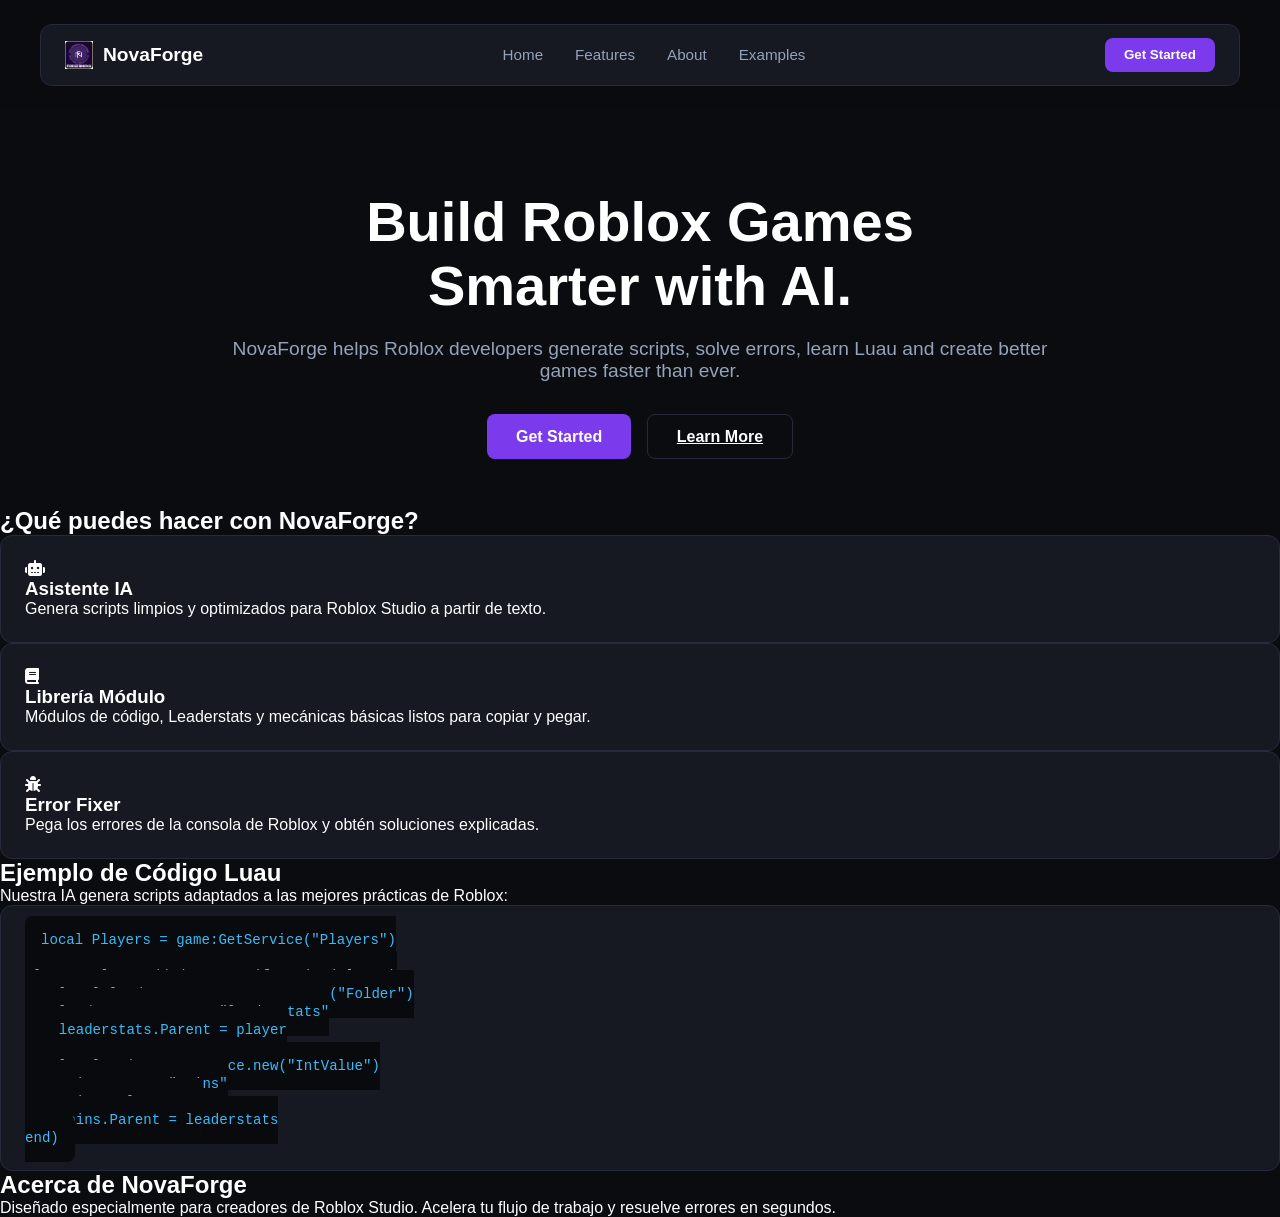
==== commit a2e93561: "Update index.html" ====
--- a/index.html
+++ b/index.html
@@ -4,13 +4,17 @@
     <meta charset="UTF-8">
     <meta name="viewport" content="width=device-width, initial-scale=1.0">
     <title>NovaForge | Your Intelligent Developer Assistant</title>
-    <link rel="stylesheet" href="style.css?v=7.0">
+    <link rel="stylesheet" href="style.css?v=8.0">
     <link rel="stylesheet" href="https://cdnjs.cloudflare.com/ajax/libs/font-awesome/6.4.0/css/all.min.css">
 </head>
 <body class="dark-theme theme-purple">
 
-    <!-- PANTALLA 1: LANDING PAGE -->
+    <!-- ========================================== -->
+    <!-- PANTALLA 1: LANDING PAGE INTACTA          -->
+    <!-- ========================================== -->
     <div id="landing-screen" class="view-screen active">
+        
+        <!-- BARRA DE NAVEGACIÓN FLOTANTE -->
         <header class="navbar-container">
             <div class="navbar">
                 <div class="nav-brand">
@@ -28,6 +32,7 @@
         </header>
 
         <main class="landing-body">
+            <!-- HERO PRINCIPAL -->
             <section id="hero" class="hero-section">
                 <h1 class="hero-title">Build Roblox Games<br>Smarter with AI.</h1>
                 <p class="hero-description">
@@ -39,6 +44,7 @@
                 </div>
             </section>
 
+            <!-- CARACTERÍSTICAS -->
             <section id="features" class="section-container">
                 <h2 class="section-title">¿Qué puedes hacer con NovaForge?</h2>
                 <div class="cards-grid">
@@ -60,12 +66,12 @@
                 </div>
             </section>
 
+            <!-- EJEMPLO DE CÓDIGO -->
             <section id="code" class="section-container">
                 <h2 class="section-title">Ejemplo de Código Luau</h2>
                 <p class="section-subtitle">Nuestra IA genera scripts adaptados a las mejores prácticas de Roblox:</p>
-                <div class="glass-card code-block">
-                    <pre><code>-- Ejemplo: Sistema Leaderstats Base
-local Players = game:GetService("Players")
+                <div class="glass-card preview-code">
+                    <pre><code>local Players = game:GetService("Players")
 
 Players.PlayerAdded:Connect(function(player)
     local leaderstats = Instance.new("Folder")
@@ -80,6 +86,7 @@
                 </div>
             </section>
 
+            <!-- ACERCA DE -->
             <section id="about" class="section-container text-center">
                 <h2 class="section-title">Acerca de NovaForge</h2>
                 <p class="section-subtitle">
@@ -89,7 +96,9 @@
         </main>
     </div>
 
-    <!-- PANTALLA 2: DASHBOARD APP -->
+    <!-- ========================================== -->
+    <!-- PANTALLA 2: DASHBOARD / INTERFAZ APP       -->
+    <!-- ========================================== -->
     <div id="app-screen" class="view-screen hidden">
         <div class="app-layout">
             <aside class="sidebar">
@@ -117,7 +126,7 @@
                     <button class="btn-outline" id="btn-back-home" style="width: 100%; margin-bottom: 12px; padding: 8px;">
                         <i class="fas fa-home"></i> Volver a Inicio
                     </button>
-                    <span style="font-size: 0.8rem; color: var(--text-secondary);">v7.0 Estético</span>
+                    <span style="font-size: 0.8rem; color: var(--text-secondary);">v8.0 Perfeccionado</span>
                 </div>
             </aside>
 
@@ -148,7 +157,7 @@
                     </div>
                 </section>
 
-                <!-- VISTA: LIBRERÍA DE COMPONENTES -->
+                <!-- VISTA: LIBRERÍA -->
                 <section id="view-library" class="view-section">
                     <header class="view-header">
                         <h1>Librería de Componentes</h1>
@@ -160,8 +169,7 @@
                             <div class="card-badge">DataStore</div>
                             <h3>Leaderstats Base</h3>
                             <p>Guarda monedas y datos esenciales del jugador al entrar.</p>
-                            <div class="code-box">
-                                <pre><code>local Players = game:GetService("Players")
+                            <pre><code>local Players = game:GetService("Players")
 
 Players.PlayerAdded:Connect(function(player)
     local leaderstats = Instance.new("Folder")
@@ -173,7 +181,6 @@
     coins.Value = 0
     coins.Parent = leaderstats
 end)</code></pre>
-                            </div>
                             <button class="btn-outline copy-btn"><i class="fas fa-copy"></i> Copiar Código</button>
                         </div>
 
@@ -181,8 +188,7 @@
                             <div class="card-badge badge-red">Mecánica</div>
                             <h3>KillBlock (Lava)</h3>
                             <p>Elimina instantáneamente al personaje al tocar la parte.</p>
-                            <div class="code-box">
-                                <pre><code>local part = script.Parent
+                            <pre><code>local part = script.Parent
 
 part.Touched:Connect(function(hit)
     local humanoid = hit.Parent:FindFirstChildOfClass("Humanoid")
@@ -190,16 +196,14 @@
         humanoid.Health = 0
     end
 end)</code></pre>
-                            </div>
                             <button class="btn-outline copy-btn"><i class="fas fa-copy"></i> Copiar Código</button>
                         </div>
 
                         <div class="glass-card library-card">
                             <div class="card-badge badge-blue">Interactuable</div>
-                            <h3>Door Touch Open</h3>
-                            <p>Puerta que se vuelve transparente y no colisiona durante unos segundos.</p>
-                            <div class="code-box">
-                                <pre><code>local door = script.Parent
+                            <h3>Puerta Transparente</h3>
+                            <p>Permite el paso temporalmente al tocar el bloque.</p>
+                            <pre><code>local door = script.Parent
 local db = false
 
 door.Touched:Connect(function(hit)
@@ -213,16 +217,14 @@
         db = false
     end
 end)</code></pre>
-                            </div>
                             <button class="btn-outline copy-btn"><i class="fas fa-copy"></i> Copiar Código</button>
                         </div>
 
                         <div class="glass-card library-card">
                             <div class="card-badge badge-green">Movimiento</div>
-                            <h3>Speed Pad</h3>
-                            <p>Aumenta la velocidad del jugador temporalmente al pisar la parte.</p>
-                            <div class="code-box">
-                                <pre><code>local pad = script.Parent
+                            <h3>Propulsor de Velocidad</h3>
+                            <p>Duplica la velocidad de caminata al pisar la parte.</p>
+                            <pre><code>local pad = script.Parent
 
 pad.Touched:Connect(function(hit)
     local hum = hit.Parent:FindFirstChildOfClass("Humanoid")
@@ -232,7 +234,6 @@
         hum.WalkSpeed = 16
     end
 end)</code></pre>
-                            </div>
                             <button class="btn-outline copy-btn"><i class="fas fa-copy"></i> Copiar Código</button>
                         </div>
                     </div>
@@ -242,17 +243,17 @@
                 <section id="view-fixer" class="view-section">
                     <header class="view-header">
                         <h1>Depurador de Errores (Fixer)</h1>
-                        <p>Pega aquí el error del Output de Roblox Studio para encontrar la solución.</p>
+                        <p>Pega el error del Output de Roblox Studio para obtener la solución.</p>
                     </header>
 
                     <div class="fixer-container glass-card">
-                        <textarea id="fixer-input" rows="5" placeholder="Pega el mensaje del Output aquí... Ej: ServerScriptService.Script:5: attempt to index nil with 'Humanoid'"></textarea>
-                        <button id="fixer-submit" class="btn-purple"><i class="fas fa-wrench"></i> Analizar y Corregir</button>
+                        <textarea id="fixer-input" rows="5" placeholder="Pega el mensaje de error aquí... Ej: ServerScriptService.Script:5: attempt to index nil with 'Humanoid'"></textarea>
+                        <button id="fixer-submit" class="btn-purple" style="margin-top: 10px;">
+                            <i class="fas fa-wrench"></i> Analizar y Resolver
+                        </button>
 
                         <div id="fixer-result" class="fixer-result-box hidden">
-                            <div class="solution-header">
-                                <i class="fas fa-check-circle"></i> <span>Diagnóstico completado</span>
-                            </div>
+                            <h3 style="margin-bottom: 10px;"><i class="fas fa-check-circle" style="color: #10b981;"></i> Diagnóstico</h3>
                             <div id="fixer-content"></div>
                         </div>
                     </div>
@@ -262,37 +263,27 @@
                 <section id="view-settings" class="view-section">
                     <header class="view-header">
                         <h1>Configuración y Personalización</h1>
-                        <p>Ajusta la apariencia visual del entorno de desarrollo a tu gusto.</p>
+                        <p>Ajusta el tema y la apariencia del panel.</p>
                     </header>
 
                     <div class="settings-grid">
-                        <div class="glass-card setting-box">
+                        <div class="glass-card">
                             <h3><i class="fas fa-adjust"></i> Modo de Tema</h3>
-                            <p>Alterna entre una apariencia clara u oscura.</p>
-                            <button id="theme-toggle-btn" class="btn-outline" style="margin-top: 10px;">
+                            <p style="color: var(--text-secondary); margin: 8px 0 15px 0;">Alterna entre modo oscuro y claro.</p>
+                            <button id="theme-toggle-btn" class="btn-outline">
                                 <i class="fas fa-sun"></i> <span id="theme-btn-text">Cambiar a Modo Claro</span>
                             </button>
                         </div>
 
-                        <div class="glass-card setting-box">
+                        <div class="glass-card">
                             <h3><i class="fas fa-palette"></i> Color de Acento</h3>
-                            <p>Elige el color principal de la interfaz:</p>
+                            <p style="color: var(--text-secondary); margin: 8px 0 12px 0;">Elige tu color preferido:</p>
                             <div class="color-options">
-                                <button class="color-btn purple active" data-color="purple" title="Morado Nova"></button>
-                                <button class="color-btn blue" data-color="blue" title="Azul Eléctrico"></button>
-                                <button class="color-btn green" data-color="green" title="Verde Neón"></button>
-                                <button class="color-btn orange" data-color="orange" title="Naranja Fuego"></button>
+                                <button class="color-btn purple active" data-color="purple" title="Morado"></button>
+                                <button class="color-btn blue" data-color="blue" title="Azul"></button>
+                                <button class="color-btn green" data-color="green" title="Verde"></button>
+                                <button class="color-btn orange" data-color="orange" title="Naranja"></button>
                             </div>
-                        </div>
-
-                        <div class="glass-card setting-box">
-                            <h3><i class="fas fa-font"></i> Estilo de Fuente del Código</h3>
-                            <p>Familia tipográfica para bloques de código:</p>
-                            <select id="font-select" class="custom-select">
-                                <option value="Fira Code, monospace">Fira Code (Recomendado)</option>
-                                <option value="Courier New, monospace">Courier New</option>
-                                <option value="Consolas, monospace">Consolas</option>
-                            </select>
                         </div>
                     </div>
                 </section>
@@ -301,6 +292,6 @@
         </div>
     </div>
 
-    <script src="script.js?v=7.0"></script>
+    <script src="script.js?v=8.0"></script>
 </body>
 </html>
--- a/style.css
+++ b/style.css
@@ -1,11 +1,29 @@
 :root {
     --bg-dark: #0b0c10;
     --card-bg: #161822;
-    --purple-main: #7c3aed;
-    --purple-hover: #6d28d9;
+    --accent-color: #7c3aed;
+    --accent-hover: #6d28d9;
     --text-primary: #ffffff;
     --text-secondary: #94a3b8;
     --border-color: #272a3b;
+    --code-bg: #090a0e;
+    --code-font: 'Fira Code', Consolas, monospace;
+}
+
+/* TEMAS DE COLOR DINÁMICOS */
+body.theme-purple { --accent-color: #7c3aed; --accent-hover: #6d28d9; }
+body.theme-blue { --accent-color: #2563eb; --accent-hover: #1d4ed8; }
+body.theme-green { --accent-color: #10b981; --accent-hover: #059669; }
+body.theme-orange { --accent-color: #f97316; --accent-hover: #ea580c; }
+
+/* MODO CLARO COMPLETO */
+body.light-mode {
+    --bg-dark: #f8fafc;
+    --card-bg: #ffffff;
+    --text-primary: #0f172a;
+    --text-secondary: #64748b;
+    --border-color: #e2e8f0;
+    --code-bg: #1e293b;
 }
 
 * {
@@ -15,16 +33,14 @@
     font-family: -apple-system, BlinkMacSystemFont, "Segoe UI", Roboto, sans-serif;
 }
 
-body.dark-theme {
+body {
     background-color: var(--bg-dark);
     color: var(--text-primary);
     min-height: 100vh;
-}
-
-/* PANTALLAS */
-.view-screen.hidden {
-    display: none !important;
-}
+    transition: background 0.3s, color 0.3s;
+}
+
+.view-screen.hidden { display: none !important; }
 
 /* NAVBAR LANDING */
 .navbar-container {
@@ -42,7 +58,7 @@
     display: flex;
     justify-content: space-between;
     align-items: center;
-    background: #12141d;
+    background: var(--card-bg);
     padding: 0.8rem 1.5rem;
     border-radius: 12px;
     border: 1px solid var(--border-color);
@@ -56,44 +72,27 @@
     font-weight: 700;
 }
 
-.custom-logo {
-    width: 28px;
-    height: 28px;
-    object-fit: contain;
-}
-
-.nav-links {
-    display: flex;
-    gap: 2rem;
-}
-
+.custom-logo { width: 28px; height: 28px; object-fit: contain; }
+
+.nav-links { display: flex; gap: 2rem; }
 .nav-links a {
     color: var(--text-secondary);
     text-decoration: none;
     font-size: 0.95rem;
-    transition: color 0.2s;
-}
-
-.nav-links a:hover {
-    color: var(--text-primary);
 }
 
 /* BOTONES */
 .btn-purple {
-    background: var(--purple-main);
+    background: var(--accent-color);
     color: #fff;
     border: none;
     padding: 0.6rem 1.2rem;
     border-radius: 8px;
     font-weight: 600;
     cursor: pointer;
-    text-decoration: none;
     transition: background 0.2s;
 }
-
-.btn-purple:hover {
-    background: var(--purple-hover);
-}
+.btn-purple:hover { background: var(--accent-hover); }
 
 .btn-outline {
     background: transparent;
@@ -103,125 +102,85 @@
     border-radius: 8px;
     font-weight: 600;
     cursor: pointer;
-    text-decoration: none;
-    transition: background 0.2s;
-}
-
-.btn-outline:hover {
-    background: var(--card-bg);
-}
-
-.btn-large {
-    padding: 0.8rem 1.8rem;
-    font-size: 1rem;
-}
-
-/* HERO SECTION */
+}
+.btn-outline:hover { background: var(--card-bg); }
+
+.btn-large { padding: 0.8rem 1.8rem; font-size: 1rem; }
+
+/* HERO */
 .hero-section {
     text-align: center;
-    padding: 6rem 1rem 4rem 1rem;
+    padding: 5rem 1rem 3rem 1rem;
     max-width: 900px;
     margin: 0 auto;
 }
-
-.hero-title {
-    font-size: 3.8rem;
-    font-weight: 800;
-    line-height: 1.15;
-    margin-bottom: 1.5rem;
-    letter-spacing: -1px;
-}
-
-.hero-description {
-    font-size: 1.2rem;
-    color: var(--text-secondary);
-    margin-bottom: 2.5rem;
-    line-height: 1.6;
-}
-
-.hero-actions {
-    display: flex;
-    justify-content: center;
-    gap: 1rem;
-}
-
-/* SECCIONES DE LA LANDING */
-.section-container {
-    max-width: 1100px;
-    margin: 0 auto;
-    padding: 4rem 1.5rem;
-}
-
-.section-title {
-    font-size: 2rem;
-    font-weight: 700;
-    margin-bottom: 0.5rem;
-    text-align: center;
-}
-
-.section-subtitle {
-    color: var(--text-secondary);
-    text-align: center;
-    margin-bottom: 2rem;
-}
-
-.cards-grid {
+.hero-title { font-size: 3.5rem; font-weight: 800; line-height: 1.15; margin-bottom: 1.2rem; }
+.hero-description { font-size: 1.2rem; color: var(--text-secondary); margin-bottom: 2rem; }
+.hero-actions { display: flex; justify-content: center; gap: 1rem; }
+
+/* REJILLA DE LIBRERÍA (ESTÉTICA MEJORADA) */
+.library-grid {
     display: grid;
-    grid-template-columns: repeat(auto-fit, minmax(280px, 1fr));
+    grid-template-columns: repeat(auto-fit, minmax(320px, 1fr));
     gap: 1.5rem;
-    margin-top: 2rem;
-}
+}
+
+.library-card {
+    position: relative;
+    display: flex;
+    flex-direction: column;
+    justify-content: space-between;
+}
+
+.card-badge {
+    position: absolute;
+    top: 15px;
+    right: 15px;
+    background: var(--accent-color);
+    color: #fff;
+    font-size: 0.75rem;
+    padding: 3px 8px;
+    border-radius: 6px;
+    font-weight: 600;
+}
+.badge-red { background: #ef4444; }
+.badge-blue { background: #3b82f6; }
+.badge-green { background: #10b981; }
 
 .glass-card {
     background: var(--card-bg);
     border: 1px solid var(--border-color);
     border-radius: 12px;
-    padding: 1.8rem;
-}
-
-.card-icon {
-    font-size: 2rem;
-    color: var(--purple-main);
-    margin-bottom: 1rem;
-}
-
-.code-block pre {
-    background: #090a0e;
-    padding: 1.2rem;
+    padding: 1.5rem;
+}
+
+.code-box pre, pre code {
+    font-family: var(--code-font);
+    background: var(--code-bg);
+    color: #38bdf8;
+    padding: 1rem;
     border-radius: 8px;
     overflow-x: auto;
-    color: #a7f3d0;
     margin: 1rem 0;
-}
-
-/* APP DASHBOARD ESTRUCTURA */
-.app-layout {
-    display: flex;
-    min-height: 100vh;
-}
+    font-size: 0.88rem;
+    white-space: pre-wrap;
+}
+
+/* APP LAYOUT */
+.app-layout { display: flex; min-height: 100vh; }
 
 .sidebar {
     width: 250px;
-    background: #11131a;
+    background: var(--card-bg);
     border-right: 1px solid var(--border-color);
     padding: 1.5rem;
     display: flex;
     flex-direction: column;
 }
 
-.sidebar-brand {
-    display: flex;
-    align-items: center;
-    gap: 10px;
-    margin-bottom: 2rem;
-}
-
-.sidebar-nav {
-    display: flex;
-    flex-direction: column;
-    gap: 0.5rem;
-    flex: 1;
-}
+.sidebar-brand { display: flex; align-items: center; gap: 10px; margin-bottom: 2rem; }
+
+.sidebar-nav { display: flex; flex-direction: column; gap: 0.5rem; flex: 1; }
 
 .nav-item {
     background: transparent;
@@ -230,7 +189,6 @@
     padding: 0.8rem 1rem;
     border-radius: 8px;
     text-align: left;
-    font-size: 0.95rem;
     cursor: pointer;
     display: flex;
     align-items: center;
@@ -238,42 +196,33 @@
 }
 
 .nav-item.active, .nav-item:hover {
-    background: #1d202e;
-    color: var(--text-primary);
-}
-
-.main-content {
-    flex: 1;
-    padding: 2rem;
-    background: var(--bg-dark);
-}
-
-.view-section {
-    display: none;
-}
-
-.view-section.active {
-    display: block;
-}
-
-.view-header {
-    margin-bottom: 2rem;
-}
-
+    background: var(--accent-color);
+    color: #ffffff;
+}
+
+.main-content { flex: 1; padding: 2rem; background: var(--bg-dark); }
+.view-section { display: none; }
+.view-section.active { display: block; }
+
+/* CHAT */
 .chat-container {
     background: var(--card-bg);
     border: 1px solid var(--border-color);
     border-radius: 12px;
-    height: 550px;
+    height: 520px;
     display: flex;
     flex-direction: column;
 }
-
-.chat-messages {
-    flex: 1;
-    padding: 1.5rem;
-    overflow-y: auto;
-}
+.chat-messages { flex: 1; padding: 1.5rem; overflow-y: auto; }
+.message { display: flex; gap: 12px; margin-bottom: 1rem; }
+.user-message { justify-content: flex-end; }
+.message-content {
+    background: var(--border-color);
+    padding: 0.8rem 1.2rem;
+    border-radius: 10px;
+    max-width: 80%;
+}
+.user-message .message-content { background: var(--accent-color); color: #fff; }
 
 .chat-input-area {
     display: flex;
@@ -281,12 +230,32 @@
     gap: 10px;
     border-top: 1px solid var(--border-color);
 }
-
-.chat-input-area input, .fixer-container textarea {
+.chat-input-area input, .fixer-container textarea, .custom-select {
     flex: 1;
-    background: #090a0e;
-    border: 1px solid var(--border-color);
-    color: #fff;
+    background: var(--bg-dark);
+    border: 1px solid var(--border-color);
+    color: var(--text-primary);
     padding: 0.8rem 1rem;
     border-radius: 8px;
 }
+
+/* CONFIGURACIÓN Y COLORES */
+.settings-grid {
+    display: grid;
+    grid-template-columns: repeat(auto-fit, minmax(280px, 1fr));
+    gap: 1.5rem;
+}
+
+.color-options { display: flex; gap: 10px; margin-top: 12px; }
+.color-btn {
+    width: 32px;
+    height: 32px;
+    border-radius: 50%;
+    border: 2px solid transparent;
+    cursor: pointer;
+}
+.color-btn.active { border-color: var(--text-primary); }
+.color-btn.purple { background: #7c3aed; }
+.color-btn.blue { background: #2563eb; }
+.color-btn.green { background: #10b981; }
+.color-btn.orange { background: #f97316; }
